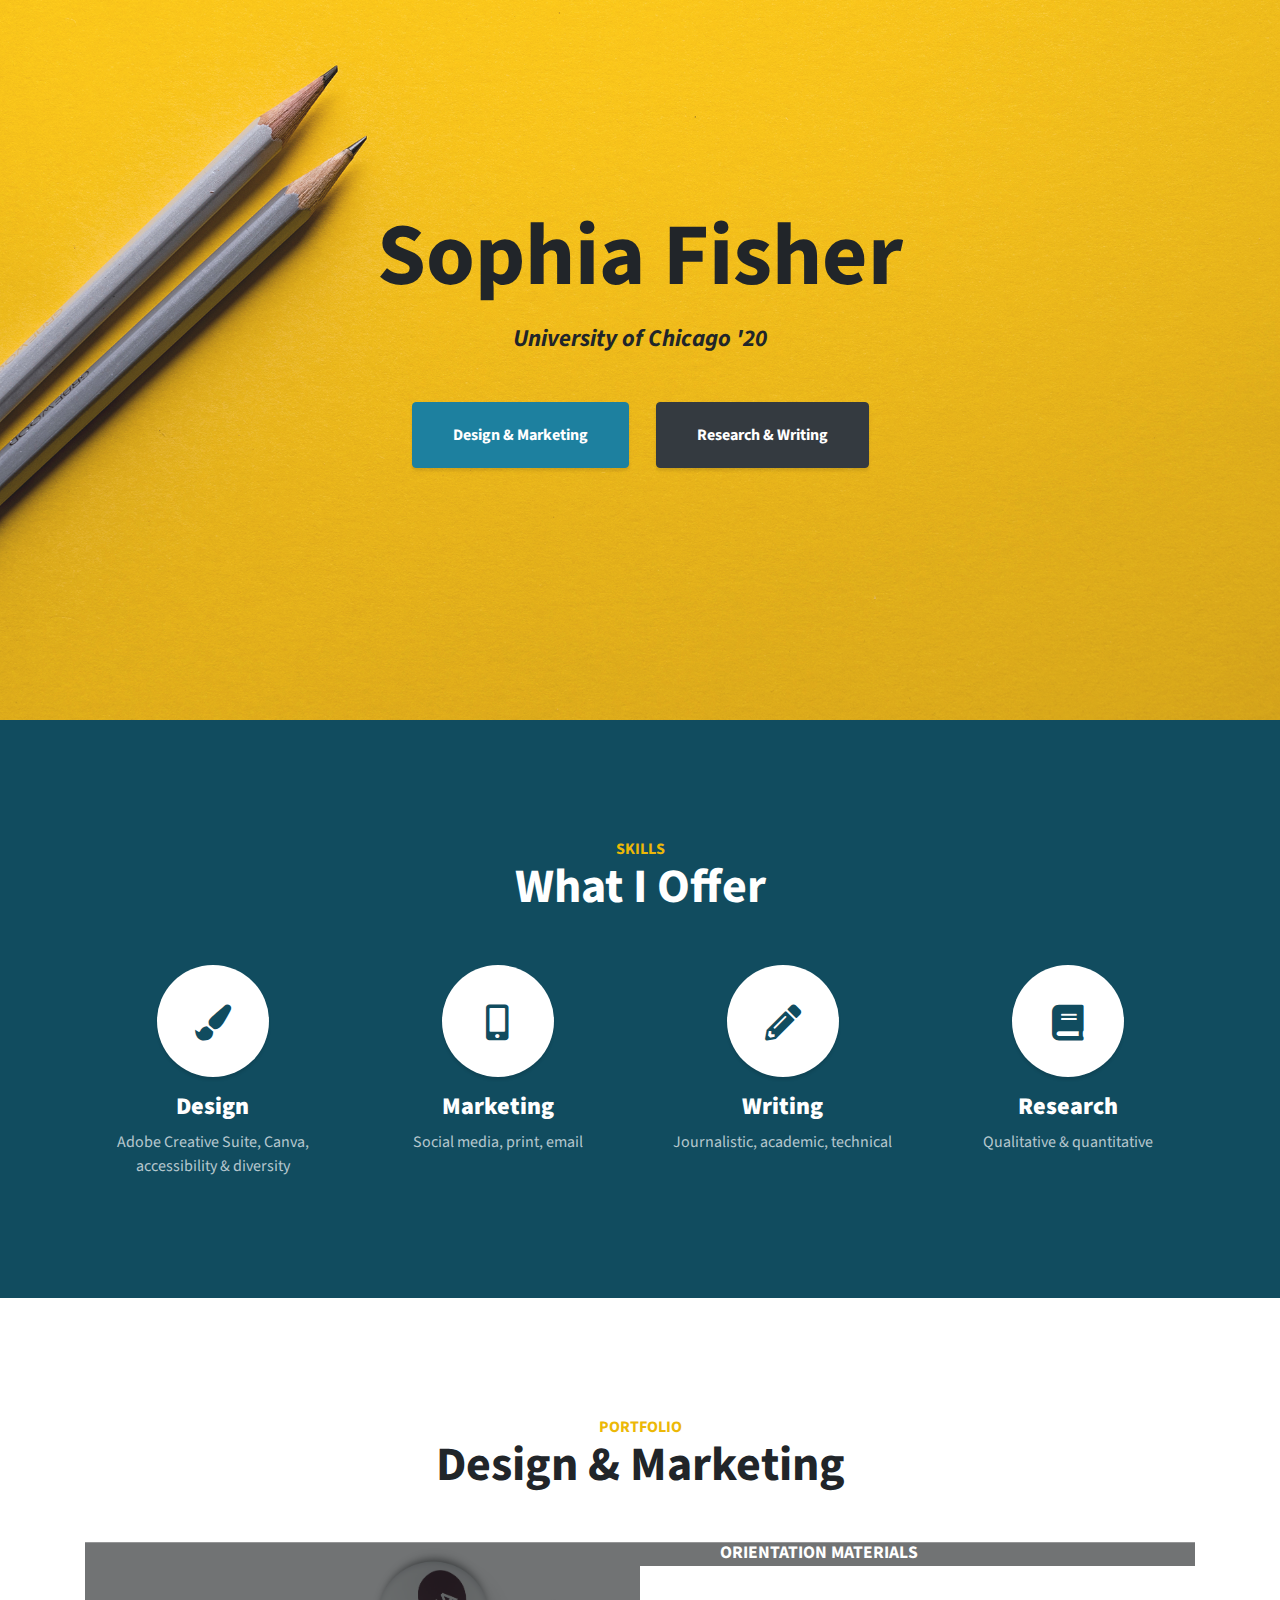
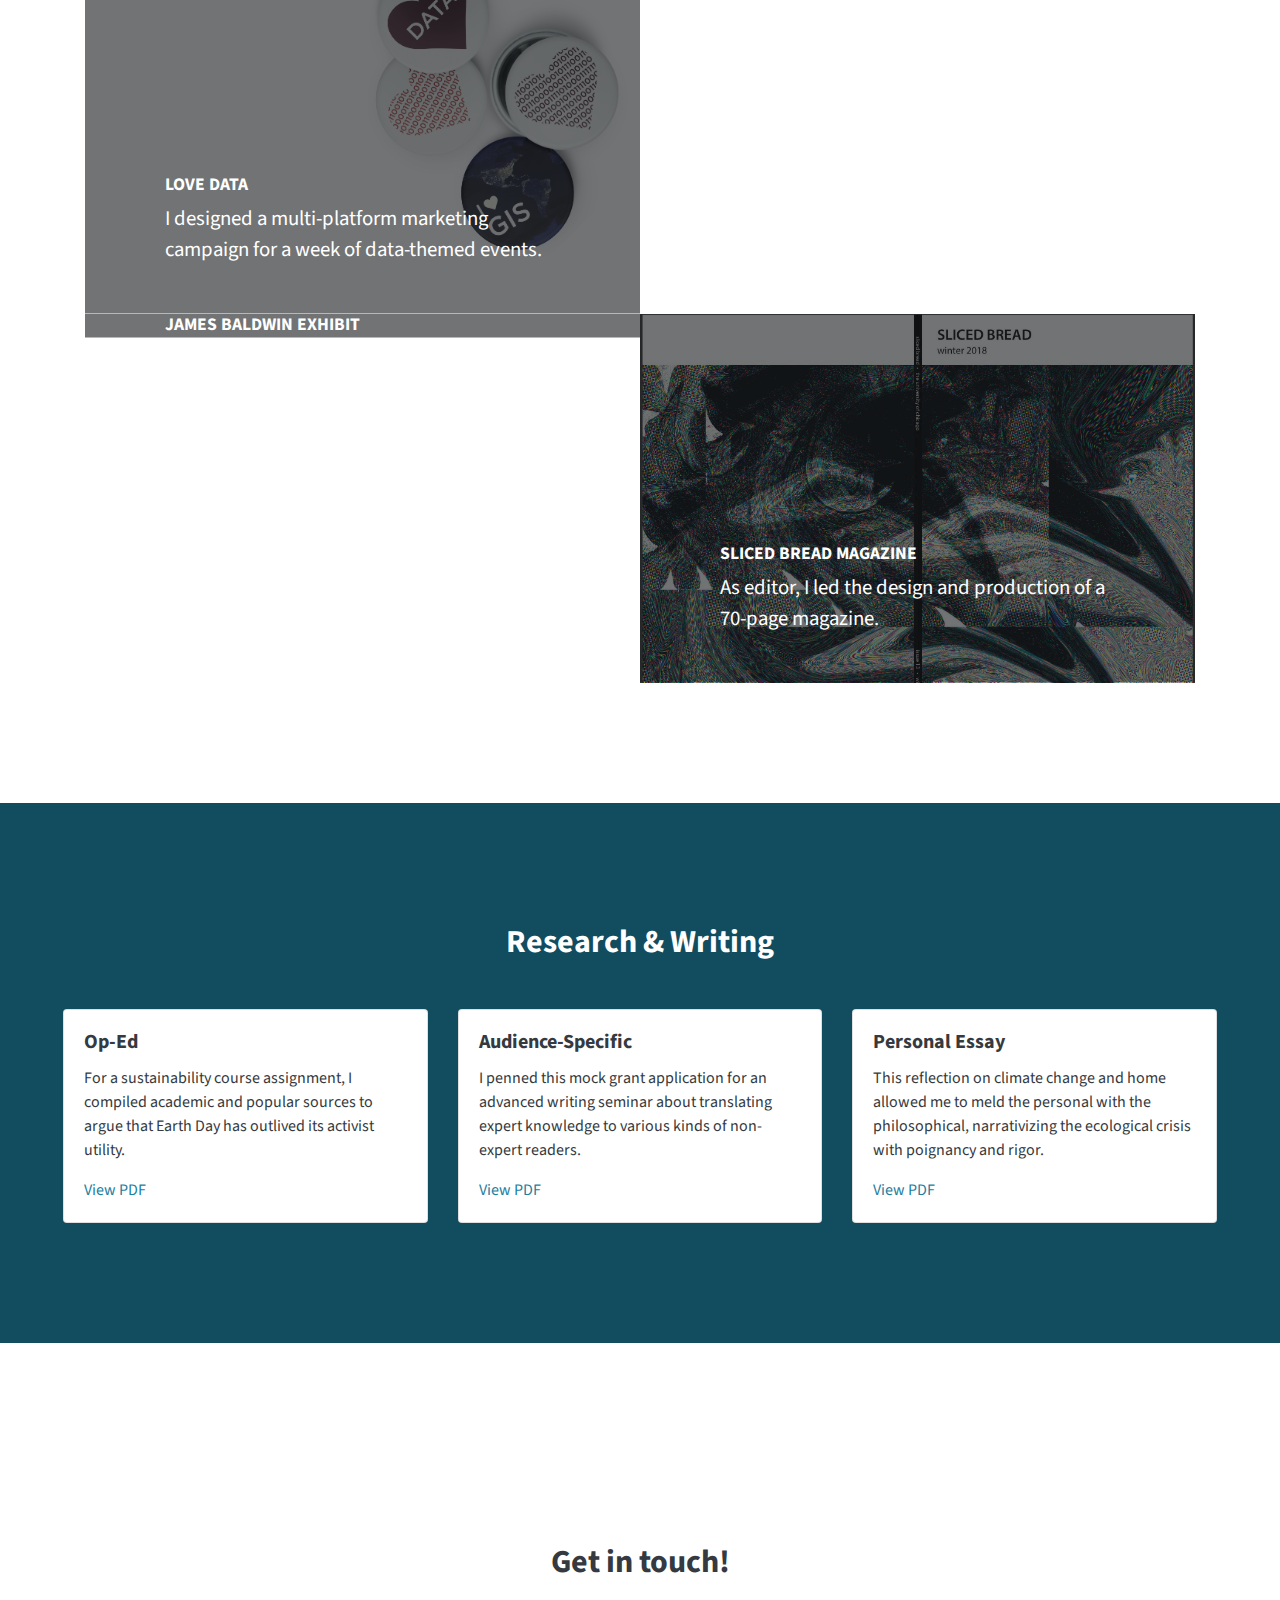
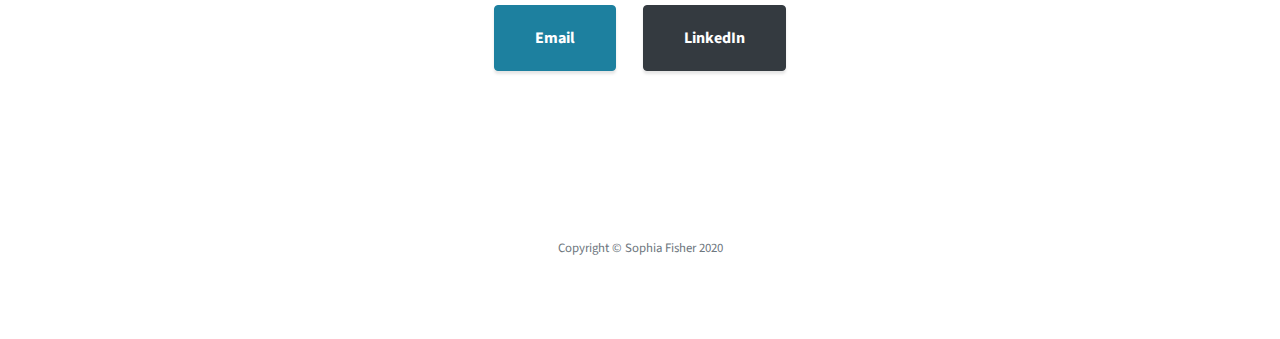
==== index.html @ 1a203f71 "Added research-writing docs and descriptions" ====
<!DOCTYPE html>
<html>

<head>

  <meta charset="utf-8">
  <meta name="viewport" content="width=device-width, initial-scale=1, shrink-to-fit=no">
  <meta name="description" content="">
  <meta name="author" content="">

  <title>Stylish Portfolio - Start Bootstrap Template</title>

  <!-- Bootstrap Core CSS -->
  <link href="vendor/bootstrap/css/bootstrap.min.css" rel="stylesheet">

  <!-- Custom Fonts -->
  <link href="vendor/fontawesome-free/css/all.min.css" rel="stylesheet" type="text/css">
  <link href="https://fonts.googleapis.com/css?family=Source+Sans+Pro:300,400,700,300italic,400italic,700italic" rel="stylesheet" type="text/css">
  <link href="vendor/simple-line-icons/css/simple-line-icons.css" rel="stylesheet">

  <!-- Custom CSS -->
  <link href="css/stylish-portfolio.min.css" rel="stylesheet">
  <link href="css/style-override.css" rel="stylesheet">

</head>

<body id="page-top">

  <!-- Navigation
  <a class="menu-toggle rounded" href="#">
    <i class="fas fa-bars"></i>
  </a>
  <nav id="sidebar-wrapper">
    <ul class="sidebar-nav">
      <li class="sidebar-brand">
        <a class="js-scroll-trigger" href="#page-top">Start Bootstrap</a>
      </li>
      <li class="sidebar-nav-item">
        <a class="js-scroll-trigger" href="#page-top">Home</a>
      </li>
      <li class="sidebar-nav-item">
        <a class="js-scroll-trigger" href="#about">About</a>
      </li>
      <li class="sidebar-nav-item">
        <a class="js-scroll-trigger" href="#services">Services</a>
      </li>
      <li class="sidebar-nav-item">
        <a class="js-scroll-trigger" href="#portfolio">Portfolio</a>
      </li>
      <li class="sidebar-nav-item">
        <a class="js-scroll-trigger" href="#contact">Contact</a>
      </li>
    </ul>
  </nav> -->

  <!-- Header -->
  <header class="masthead d-flex">
    <div class="container text-center my-auto">
      <h1 class="mb-3">Sophia Fisher</h1>
      <h4 class="mb-5">
        <em>University of Chicago '20</em>
      </h4>
      <a href="#design-marketing" class="btn btn-xl btn-primary mr-4 mb-5">Design & Marketing</a>
      <a href="#research-writing" class="btn btn-xl btn-dark mb-5">Research & Writing</a>
    </div>
  </header>

  <!-- About
  <section class="content-section bg-light" id="about">
    <div class="container text-center">
      <div class="row">
        <div class="col-lg-10 mx-auto">
          <h2>I'm a University of Chicago grad with skills in writing, marketing, design, and research</h2>
          <p class="lead mb-5">I'm looking to apply my skills to the nonprofit or environmental worlds</p>
          <a class="btn btn-dark btn-xl js-scroll-trigger" href="#services">What I Offer</a>
        </div>
      </div>
    </div>
  </section> -->

  <!-- Services -->
  <section class="content-section bg-primary text-white text-center" id="services">
    <div class="container">
      <div class="content-section-heading">
        <h3 class="text-secondary mb-0">Skills</h3>
        <h2 class="mb-5">What I Offer</h2>
      </div>
      <div class="row">
        <div class="col-lg-3 col-md-6 mb-5 mb-lg-0">
          <span class="service-icon rounded-circle mx-auto mb-3">
            <i class="fas fa-paint-brush"></i>
          </span>
          <h4>
            <strong>Design</strong>
          </h4>
          <p class="text-faded mb-0">Adobe Creative Suite, Canva, accessibility & diversity</p>
        </div>
        <div class="col-lg-3 col-md-6 mb-5 mb-lg-0">
          <span class="service-icon rounded-circle mx-auto mb-3">
            <i class="fas fa-mobile-alt"></i>
          </span>
          <h4>
            <strong>Marketing</strong>
          </h4>
          <p class="text-faded mb-0">Social media, print, email</p>
        </div>
        <div class="col-lg-3 col-md-6 mb-5 mb-md-0">
          <span class="service-icon rounded-circle mx-auto mb-3">
            <i class="fa fa-pencil-alt"></i>
          </span>
          <h4>
            <strong>Writing</strong>
          </h4>
          <p class="text-faded mb-0">Journalistic, academic, technical</p>
        </div>
        <div class="col-lg-3 col-md-6">
          <span class="service-icon rounded-circle mx-auto mb-3">
            <i class="fas fa-book"></i>
          </span>
          <h4>
            <strong>Research</strong>
          </h4>
          <p class="text-faded mb-0">Qualitative & quantitative</p>
        </div>
      </div>
    </div>
  </section>

  <!-- Portfolio -->
  <section class="content-section" id="design-marketing">
    <div class="container">
      <div class="content-section-heading text-center">
        <h3 class="text-secondary mb-0">Portfolio</h3>
        <h2 class="mb-5">Design & Marketing</h2>
      </div>
      <div class="row no-gutters">
        <div class="col-lg-6">
          <a class="portfolio-item" href="LoveData.html">
            <span class="caption">
              <span class="caption-content">
                <h2>Love Data</h2>
                <p class="mb-0">I designed a multi-platform marketing campaign for a week of data-themed events.</p>
              </span>
            </span>
            <img class="img-fluid" src="img/LoveData_rotated3.jpg" alt="">
          </a>
        </div>
        <div class="col-lg-6">
          <a class="portfolio-item" href="Orientation.html">
            <span class="caption">
              <span class="caption-content">
                <h2>Orientation Materials</h2>
                <p class="mb-0">My designs were distributed to the entire incoming freshman class.</p>
              </span>
            </span>
            <img class="img-fluid" src="img/SF_Infographics-Facebook.jpg" alt="">
          </a>
        </div>
        <div class="col-lg-6">
          <a class="portfolio-item" href="JamesBaldwin.html">
            <span class="caption">
              <span class="caption-content">
                <h2>James Baldwin Exhibit</h2>
                <p class="mb-0">Given raw content, I organized a coherent multimedia web exhibit.</p>
              </span>
            </span>
            <img class="img-fluid" src="img/SF_BaldwinChild_Tablet_cropped.jpg" alt="">
          </a>
        </div>
        <div class="col-lg-6">
          <a class="portfolio-item" href="SlicedBread.html">
            <span class="caption">
              <span class="caption-content">
                <h2>Sliced Bread Magazine</h2>
                <p class="mb-0">As editor, I led the design and production of a 70-page magazine.</p>
              </span>
            </span>
            <img class="img-fluid" src="img/Bread_Cover18_index.jpg" alt="">
          </a>
        </div>
      </div>
    </div>
  </section>

  <!-- Call to Action -->
  <section class="content-section bg-primary text-white" id="research-writing">
    <div class="container text-center">
      <h2 class="mb-5">Research & Writing</h2>
    </div>
    <div class="card-deck ml-5 mr-5">
      <div class="card">
        <div class="card-body">
          <h5 class="card-title text-dark">Op-Ed</h5>
          <p class="card-text text-dark">For a sustainability course assignment, I compiled academic and popular sources to argue that Earth Day has outlived its activist utility.</p>
          <a href="docs/Fisher_Op-Ed.PDF" class="card-link" target="_blank">View PDF</a>
        </div>
      </div>
      <div class="card">
        <div class="card-body">
          <h5 class="card-title text-dark">Audience-Specific</h5>
          <p class="card-text text-dark">I penned this mock grant application for an advanced writing seminar about translating expert knowledge to various kinds of non-expert readers.</p>
          <a href="docs/Fisher_Audience-Specific.PDF" class="card-link" target="_blank">View PDF</a>
        </div>
      </div>
      <div class="card">
        <div class="card-body">
          <h5 class="card-title text-dark">Personal Essay</h5>
          <p class="card-text text-dark">This reflection on climate change and home allowed me to meld the personal with the philosophical, narrativizing the ecological crisis with poignancy and rigor.</p>
          <a href="docs/Fisher_Personal-Essay.PDF" class="card-link" target="_blank">View PDF</a>
        </div>
      </div>
    </div>
  </section>

  <!-- Footer -->
  <footer class="footer text-center">
    <section class="content-section text-dark">
      <div class="container text-center">
        <h2 class="mb-4">Get in touch!</h2>
        <a href="mailto:sbfisher1003@gmail.com" class="btn btn-xl btn-primary mr-4 mb-5">Email</a>
        <a href="https://www.linkedin.com/in/sophia-fisher-1003/" class="btn btn-xl btn-dark mb-5">LinkedIn</a>
      </div>
    </section>
    <div class="container">
      <p class="text-muted small mb-0">Copyright &copy; Sophia Fisher 2020</p>
    </div>
  </footer>

  <!-- Scroll to Top Button-->
  <a class="scroll-to-top rounded js-scroll-trigger" href="#page-top">
    <i class="fas fa-angle-up"></i>
  </a>

  <!-- Bootstrap core JavaScript -->
  <script src="vendor/jquery/jquery.min.js"></script>
  <script src="vendor/bootstrap/js/bootstrap.bundle.min.js"></script>

  <!-- Plugin JavaScript -->
  <script src="vendor/jquery-easing/jquery.easing.min.js"></script>

  <!-- Custom scripts for this template -->
  <script src="js/stylish-portfolio.min.js"></script>

</body>

</html>
---- vendor/simple-line-icons/css/simple-line-icons.css ----
@font-face {
  font-family: 'simple-line-icons';
  src: url('../fonts/Simple-Line-Icons.eot?v=2.4.0');
  src: url('../fonts/Simple-Line-Icons.eot?v=2.4.0#iefix') format('embedded-opentype'), url('../fonts/Simple-Line-Icons.woff2?v=2.4.0') format('woff2'), url('../fonts/Simple-Line-Icons.ttf?v=2.4.0') format('truetype'), url('../fonts/Simple-Line-Icons.woff?v=2.4.0') format('woff'), url('../fonts/Simple-Line-Icons.svg?v=2.4.0#simple-line-icons') format('svg');
  font-weight: normal;
  font-style: normal;
}
/*
 Use the following CSS code if you want to have a class per icon.
 Instead of a list of all class selectors, you can use the generic [class*="icon-"] selector, but it's slower:
*/
.icon-user,
.icon-people,
.icon-user-female,
.icon-user-follow,
.icon-user-following,
.icon-user-unfollow,
.icon-login,
.icon-logout,
.icon-emotsmile,
.icon-phone,
.icon-call-end,
.icon-call-in,
.icon-call-out,
.icon-map,
.icon-location-pin,
.icon-direction,
.icon-directions,
.icon-compass,
.icon-layers,
.icon-menu,
.icon-list,
.icon-options-vertical,
.icon-options,
.icon-arrow-down,
.icon-arrow-left,
.icon-arrow-right,
.icon-arrow-up,
.icon-arrow-up-circle,
.icon-arrow-left-circle,
.icon-arrow-right-circle,
.icon-arrow-down-circle,
.icon-check,
.icon-clock,
.icon-plus,
.icon-minus,
.icon-close,
.icon-event,
.icon-exclamation,
.icon-organization,
.icon-trophy,
.icon-screen-smartphone,
.icon-screen-desktop,
.icon-plane,
.icon-notebook,
.icon-mustache,
.icon-mouse,
.icon-magnet,
.icon-energy,
.icon-disc,
.icon-cursor,
.icon-cursor-move,
.icon-crop,
.icon-chemistry,
.icon-speedometer,
.icon-shield,
.icon-screen-tablet,
.icon-magic-wand,
.icon-hourglass,
.icon-graduation,
.icon-ghost,
.icon-game-controller,
.icon-fire,
.icon-eyeglass,
.icon-envelope-open,
.icon-envelope-letter,
.icon-bell,
.icon-badge,
.icon-anchor,
.icon-wallet,
.icon-vector,
.icon-speech,
.icon-puzzle,
.icon-printer,
.icon-present,
.icon-playlist,
.icon-pin,
.icon-picture,
.icon-handbag,
.icon-globe-alt,
.icon-globe,
.icon-folder-alt,
.icon-folder,
.icon-film,
.icon-feed,
.icon-drop,
.icon-drawer,
.icon-docs,
.icon-doc,
.icon-diamond,
.icon-cup,
.icon-calculator,
.icon-bubbles,
.icon-briefcase,
.icon-book-open,
.icon-basket-loaded,
.icon-basket,
.icon-bag,
.icon-action-undo,
.icon-action-redo,
.icon-wrench,
.icon-umbrella,
.icon-trash,
.icon-tag,
.icon-support,
.icon-frame,
.icon-size-fullscreen,
.icon-size-actual,
.icon-shuffle,
.icon-share-alt,
.icon-share,
.icon-rocket,
.icon-question,
.icon-pie-chart,
.icon-pencil,
.icon-note,
.icon-loop,
.icon-home,
.icon-grid,
.icon-graph,
.icon-microphone,
.icon-music-tone-alt,
.icon-music-tone,
.icon-earphones-alt,
.icon-earphones,
.icon-equalizer,
.icon-like,
.icon-dislike,
.icon-control-start,
.icon-control-rewind,
.icon-control-play,
.icon-control-pause,
.icon-control-forward,
.icon-control-end,
.icon-volume-1,
.icon-volume-2,
.icon-volume-off,
.icon-calendar,
.icon-bulb,
.icon-chart,
.icon-ban,
.icon-bubble,
.icon-camrecorder,
.icon-camera,
.icon-cloud-download,
.icon-cloud-upload,
.icon-envelope,
.icon-eye,
.icon-flag,
.icon-heart,
.icon-info,
.icon-key,
.icon-link,
.icon-lock,
.icon-lock-open,
.icon-magnifier,
.icon-magnifier-add,
.icon-magnifier-remove,
.icon-paper-clip,
.icon-paper-plane,
.icon-power,
.icon-refresh,
.icon-reload,
.icon-settings,
.icon-star,
.icon-symbol-female,
.icon-symbol-male,
.icon-target,
.icon-credit-card,
.icon-paypal,
.icon-social-tumblr,
.icon-social-twitter,
.icon-social-facebook,
.icon-social-instagram,
.icon-social-linkedin,
.icon-social-pinterest,
.icon-social-github,
.icon-social-google,
.icon-social-reddit,
.icon-social-skype,
.icon-social-dribbble,
.icon-social-behance,
.icon-social-foursqare,
.icon-social-soundcloud,
.icon-social-spotify,
.icon-social-stumbleupon,
.icon-social-youtube,
.icon-social-dropbox,
.icon-social-vkontakte,
.icon-social-steam {
  font-family: 'simple-line-icons';
  speak: none;
  font-style: normal;
  font-weight: normal;
  font-variant: normal;
  text-transform: none;
  line-height: 1;
  /* Better Font Rendering =========== */
  -webkit-font-smoothing: antialiased;
  -moz-osx-font-smoothing: grayscale;
}
.icon-user:before {
  content: "\e005";
}
.icon-people:before {
  content: "\e001";
}
.icon-user-female:before {
  content: "\e000";
}
.icon-user-follow:before {
  content: "\e002";
}
.icon-user-following:before {
  content: "\e003";
}
.icon-user-unfollow:before {
  content: "\e004";
}
.icon-login:before {
  content: "\e066";
}
.icon-logout:before {
  content: "\e065";
}
.icon-emotsmile:before {
  content: "\e021";
}
.icon-phone:before {
  content: "\e600";
}
.icon-call-end:before {
  content: "\e048";
}
.icon-call-in:before {
  content: "\e047";
}
.icon-call-out:before {
  content: "\e046";
}
.icon-map:before {
  content: "\e033";
}
.icon-location-pin:before {
  content: "\e096";
}
.icon-direction:before {
  content: "\e042";
}
.icon-directions:before {
  content: "\e041";
}
.icon-compass:before {
  content: "\e045";
}
.icon-layers:before {
  content: "\e034";
}
.icon-menu:before {
  content: "\e601";
}
.icon-list:before {
  content: "\e067";
}
.icon-options-vertical:before {
  content: "\e602";
}
.icon-options:before {
  content: "\e603";
}
.icon-arrow-down:before {
  content: "\e604";
}
.icon-arrow-left:before {
  content: "\e605";
}
.icon-arrow-right:before {
  content: "\e606";
}
.icon-arrow-up:before {
  content: "\e607";
}
.icon-arrow-up-circle:before {
  content: "\e078";
}
.icon-arrow-left-circle:before {
  content: "\e07a";
}
.icon-arrow-right-circle:before {
  content: "\e079";
}
.icon-arrow-down-circle:before {
  content: "\e07b";
}
.icon-check:before {
  content: "\e080";
}
.icon-clock:before {
  content: "\e081";
}
.icon-plus:before {
  content: "\e095";
}
.icon-minus:before {
  content: "\e615";
}
.icon-close:before {
  content: "\e082";
}
.icon-event:before {
  content: "\e619";
}
.icon-exclamation:before {
  content: "\e617";
}
.icon-organization:before {
  content: "\e616";
}
.icon-trophy:before {
  content: "\e006";
}
.icon-screen-smartphone:before {
  content: "\e010";
}
.icon-screen-desktop:before {
  content: "\e011";
}
.icon-plane:before {
  content: "\e012";
}
.icon-notebook:before {
  content: "\e013";
}
.icon-mustache:before {
  content: "\e014";
}
.icon-mouse:before {
  content: "\e015";
}
.icon-magnet:before {
  content: "\e016";
}
.icon-energy:before {
  content: "\e020";
}
.icon-disc:before {
  content: "\e022";
}
.icon-cursor:before {
  content: "\e06e";
}
.icon-cursor-move:before {
  content: "\e023";
}
.icon-crop:before {
  content: "\e024";
}
.icon-chemistry:before {
  content: "\e026";
}
.icon-speedometer:before {
  content: "\e007";
}
.icon-shield:before {
  content: "\e00e";
}
.icon-screen-tablet:before {
  content: "\e00f";
}
.icon-magic-wand:before {
  content: "\e017";
}
.icon-hourglass:before {
  content: "\e018";
}
.icon-graduation:before {
  content: "\e019";
}
.icon-ghost:before {
  content: "\e01a";
}
.icon-game-controller:before {
  content: "\e01b";
}
.icon-fire:before {
  content: "\e01c";
}
.icon-eyeglass:before {
  content: "\e01d";
}
.icon-envelope-open:before {
  content: "\e01e";
}
.icon-envelope-letter:before {
  content: "\e01f";
}
.icon-bell:before {
  content: "\e027";
}
.icon-badge:before {
  content: "\e028";
}
.icon-anchor:before {
  content: "\e029";
}
.icon-wallet:before {
  content: "\e02a";
}
.icon-vector:before {
  content: "\e02b";
}
.icon-speech:before {
  content: "\e02c";
}
.icon-puzzle:before {
  content: "\e02d";
}
.icon-printer:before {
  content: "\e02e";
}
.icon-present:before {
  content: "\e02f";
}
.icon-playlist:before {
  content: "\e030";
}
.icon-pin:before {
  content: "\e031";
}
.icon-picture:before {
  content: "\e032";
}
.icon-handbag:before {
  content: "\e035";
}
.icon-globe-alt:before {
  content: "\e036";
}
.icon-globe:before {
  content: "\e037";
}
.icon-folder-alt:before {
  content: "\e039";
}
.icon-folder:before {
  content: "\e089";
}
.icon-film:before {
  content: "\e03a";
}
.icon-feed:before {
  content: "\e03b";
}
.icon-drop:before {
  content: "\e03e";
}
.icon-drawer:before {
  content: "\e03f";
}
.icon-docs:before {
  content: "\e040";
}
.icon-doc:before {
  content: "\e085";
}
.icon-diamond:before {
  content: "\e043";
}
.icon-cup:before {
  content: "\e044";
}
.icon-calculator:before {
  content: "\e049";
}
.icon-bubbles:before {
  content: "\e04a";
}
.icon-briefcase:before {
  content: "\e04b";
}
.icon-book-open:before {
  content: "\e04c";
}
.icon-basket-loaded:before {
  content: "\e04d";
}
.icon-basket:before {
  content: "\e04e";
}
.icon-bag:before {
  content: "\e04f";
}
.icon-action-undo:before {
  content: "\e050";
}
.icon-action-redo:before {
  content: "\e051";
}
.icon-wrench:before {
  content: "\e052";
}
.icon-umbrella:before {
  content: "\e053";
}
.icon-trash:before {
  content: "\e054";
}
.icon-tag:before {
  content: "\e055";
}
.icon-support:before {
  content: "\e056";
}
.icon-frame:before {
  content: "\e038";
}
.icon-size-fullscreen:before {
  content: "\e057";
}
.icon-size-actual:before {
  content: "\e058";
}
.icon-shuffle:before {
  content: "\e059";
}
.icon-share-alt:before {
  content: "\e05a";
}
.icon-share:before {
  content: "\e05b";
}
.icon-rocket:before {
  content: "\e05c";
}
.icon-question:before {
  content: "\e05d";
}
.icon-pie-chart:before {
  content: "\e05e";
}
.icon-pencil:before {
  content: "\e05f";
}
.icon-note:before {
  content: "\e060";
}
.icon-loop:before {
  content: "\e064";
}
.icon-home:before {
  content: "\e069";
}
.icon-grid:before {
  content: "\e06a";
}
.icon-graph:before {
  content: "\e06b";
}
.icon-microphone:before {
  content: "\e063";
}
.icon-music-tone-alt:before {
  content: "\e061";
}
.icon-music-tone:before {
  content: "\e062";
}
.icon-earphones-alt:before {
  content: "\e03c";
}
.icon-earphones:before {
  content: "\e03d";
}
.icon-equalizer:before {
  content: "\e06c";
}
.icon-like:before {
  content: "\e068";
}
.icon-dislike:before {
  content: "\e06d";
}
.icon-control-start:before {
  content: "\e06f";
}
.icon-control-rewind:before {
  content: "\e070";
}
.icon-control-play:before {
  content: "\e071";
}
.icon-control-pause:before {
  content: "\e072";
}
.icon-control-forward:before {
  content: "\e073";
}
.icon-control-end:before {
  content: "\e074";
}
.icon-volume-1:before {
  content: "\e09f";
}
.icon-volume-2:before {
  content: "\e0a0";
}
.icon-volume-off:before {
  content: "\e0a1";
}
.icon-calendar:before {
  content: "\e075";
}
.icon-bulb:before {
  content: "\e076";
}
.icon-chart:before {
  content: "\e077";
}
.icon-ban:before {
  content: "\e07c";
}
.icon-bubble:before {
  content: "\e07d";
}
.icon-camrecorder:before {
  content: "\e07e";
}
.icon-camera:before {
  content: "\e07f";
}
.icon-cloud-download:before {
  content: "\e083";
}
.icon-cloud-upload:before {
  content: "\e084";
}
.icon-envelope:before {
  content: "\e086";
}
.icon-eye:before {
  content: "\e087";
}
.icon-flag:before {
  content: "\e088";
}
.icon-heart:before {
  content: "\e08a";
}
.icon-info:before {
  content: "\e08b";
}
.icon-key:before {
  content: "\e08c";
}
.icon-link:before {
  content: "\e08d";
}
.icon-lock:before {
  content: "\e08e";
}
.icon-lock-open:before {
  content: "\e08f";
}
.icon-magnifier:before {
  content: "\e090";
}
.icon-magnifier-add:before {
  content: "\e091";
}
.icon-magnifier-remove:before {
  content: "\e092";
}
.icon-paper-clip:before {
  content: "\e093";
}
.icon-paper-plane:before {
  content: "\e094";
}
.icon-power:before {
  content: "\e097";
}
.icon-refresh:before {
  content: "\e098";
}
.icon-reload:before {
  content: "\e099";
}
.icon-settings:before {
  content: "\e09a";
}
.icon-star:before {
  content: "\e09b";
}
.icon-symbol-female:before {
  content: "\e09c";
}
.icon-symbol-male:before {
  content: "\e09d";
}
.icon-target:before {
  content: "\e09e";
}
.icon-credit-card:before {
  content: "\e025";
}
.icon-paypal:before {
  content: "\e608";
}
.icon-social-tumblr:before {
  content: "\e00a";
}
.icon-social-twitter:before {
  content: "\e009";
}
.icon-social-facebook:before {
  content: "\e00b";
}
.icon-social-instagram:before {
  content: "\e609";
}
.icon-social-linkedin:before {
  content: "\e60a";
}
.icon-social-pinterest:before {
  content: "\e60b";
}
.icon-social-github:before {
  content: "\e60c";
}
.icon-social-google:before {
  content: "\e60d";
}
.icon-social-reddit:before {
  content: "\e60e";
}
.icon-social-skype:before {
  content: "\e60f";
}
.icon-social-dribbble:before {
  content: "\e00d";
}
.icon-social-behance:before {
  content: "\e610";
}
.icon-social-foursqare:before {
  content: "\e611";
}
.icon-social-soundcloud:before {
  content: "\e612";
}
.icon-social-spotify:before {
  content: "\e613";
}
.icon-social-stumbleupon:before {
  content: "\e614";
}
.icon-social-youtube:before {
  content: "\e008";
}
.icon-social-dropbox:before {
  content: "\e00c";
}
.icon-social-vkontakte:before {
  content: "\e618";
}
.icon-social-steam:before {
  content: "\e620";
}
---- css/stylish-portfolio.min.css ----
/*!
 * Start Bootstrap - Stylish Portfolio v5.0.7 (https://startbootstrap.com/template-overviews/stylish-portfolio)
 * Copyright 2013-2019 Start Bootstrap
 * Licensed under MIT (https://github.com/BlackrockDigital/startbootstrap-stylish-portfolio/blob/master/LICENSE)
 */body,html{width:100%;height:100%}body{font-family:'Source Sans Pro'}.btn-xl{padding:1.25rem 2.5rem}.content-section{padding-top:7.5rem;padding-bottom:7.5rem}.content-section-heading h2{font-size:3rem}.content-section-heading h3{font-size:1rem;text-transform:uppercase}h1,h2,h3,h4,h5,h6{font-weight:700}.text-faded{color:rgba(255,255,255,.7)}.map{height:30rem}@media (max-width:992px){.map{height:75%}}.map iframe{pointer-events:none}.scroll-to-top{position:fixed;right:15px;bottom:15px;display:none;width:50px;height:50px;text-align:center;color:#fff;background:rgba(52,58,64,.5);line-height:45px}.scroll-to-top:focus,.scroll-to-top:hover{color:#fff}.scroll-to-top:hover{background:#343a40}.scroll-to-top i{font-weight:800}.masthead{min-height:30rem;position:relative;display:table;width:100%;height:auto;padding-top:8rem;padding-bottom:8rem;background:linear-gradient(90deg,rgba(255,255,255,.1) 0,rgba(255,255,255,.1) 100%),url(../img/bg-masthead.jpg);background-position:center center;background-repeat:no-repeat;background-size:cover}.masthead h1{font-size:4rem;margin:0;padding:0}@media (min-width:992px){.masthead{height:100vh}.masthead h1{font-size:5.5rem}}#sidebar-wrapper{position:fixed;z-index:2;right:0;width:250px;height:100%;transition:all .4s ease 0s;transform:translateX(250px);background:#1d809f;border-left:1px solid rgba(255,255,255,.1)}.sidebar-nav{position:absolute;top:0;width:250px;margin:0;padding:0;list-style:none}.sidebar-nav li.sidebar-nav-item a{display:block;text-decoration:none;color:#fff;padding:15px}.sidebar-nav li a:hover{text-decoration:none;color:#fff;background:rgba(255,255,255,.2)}.sidebar-nav li a:active,.sidebar-nav li a:focus{text-decoration:none}.sidebar-nav>.sidebar-brand{font-size:1.2rem;background:rgba(52,58,64,.1);height:80px;line-height:50px;padding-top:15px;padding-bottom:15px;padding-left:15px}.sidebar-nav>.sidebar-brand a{color:#fff}.sidebar-nav>.sidebar-brand a:hover{color:#fff;background:0 0}#sidebar-wrapper.active{right:250px;width:250px;transition:all .4s ease 0s}.menu-toggle{position:fixed;right:15px;top:15px;width:50px;height:50px;text-align:center;color:#fff;background:rgba(52,58,64,.5);line-height:50px;z-index:999}.menu-toggle:focus,.menu-toggle:hover{color:#fff}.menu-toggle:hover{background:#343a40}.service-icon{background-color:#fff;color:#1d809f;height:7rem;width:7rem;display:block;line-height:7.5rem;font-size:2.25rem;box-shadow:0 3px 3px 0 rgba(0,0,0,.1)}.callout{padding:15rem 0;background:linear-gradient(90deg,rgba(255,255,255,.1) 0,rgba(255,255,255,.1) 100%),url(../img/bg-callout.jpg);background-position:center center;background-repeat:no-repeat;background-size:cover}.callout h2{font-size:3.5rem;font-weight:700;display:block;max-width:30rem}.portfolio-item{display:block;position:relative;overflow:hidden;max-width:530px;margin:auto auto 1rem}.portfolio-item .caption{display:flex;height:100%;width:100%;background-color:rgba(33,37,41,.2);position:absolute;top:0;bottom:0;z-index:1}.portfolio-item .caption .caption-content{color:#fff;margin:auto 2rem 2rem}.portfolio-item .caption .caption-content h2{font-size:.8rem;text-transform:uppercase}.portfolio-item .caption .caption-content p{font-weight:300;font-size:1.2rem}@media (min-width:992px){.portfolio-item{max-width:none;margin:0}.portfolio-item .caption{-webkit-transition:-webkit-clip-path .25s ease-out,background-color .7s;-webkit-clip-path:inset(0);clip-path:inset(0)}.portfolio-item .caption .caption-content{transition:opacity .25s;margin-left:5rem;margin-right:5rem;margin-bottom:5rem}.portfolio-item img{-webkit-transition:-webkit-clip-path .25s ease-out;-webkit-clip-path:inset(-1px);clip-path:inset(-1px)}.portfolio-item:hover img{-webkit-clip-path:inset(2rem);clip-path:inset(2rem)}.portfolio-item:hover .caption{background-color:rgba(29,128,159,.9);-webkit-clip-path:inset(2rem);clip-path:inset(2rem)}}footer.footer{padding-top:5rem;padding-bottom:5rem}footer.footer .social-link{display:block;height:4rem;width:4rem;line-height:4.3rem;font-size:1.5rem;background-color:#1d809f;transition:background-color .15s ease-in-out;box-shadow:0 3px 3px 0 rgba(0,0,0,.1)}footer.footer .social-link:hover{background-color:#155d74;text-decoration:none}a{color:#1d809f}a:active,a:focus,a:hover{color:#155d74}.btn-primary{background-color:#1d809f!important;border-color:#1d809f!important;color:#fff!important}.btn-primary:active,.btn-primary:focus,.btn-primary:hover{background-color:#155d74!important;border-color:#155d74!important}.btn-secondary{background-color:#ecb807!important;border-color:#ecb807!important;color:#fff!important}.btn-secondary:active,.btn-secondary:focus,.btn-secondary:hover{background-color:#ba9106!important;border-color:#ba9106!important}.btn-dark{color:#fff!important}.btn{box-shadow:0 3px 3px 0 rgba(0,0,0,.1);font-weight:700}.bg-primary{background-color:#1d809f!important}.text-primary{color:#1d809f!important}.text-secondary{color:#ecb807!important}
---- css/style-override.css ----
/* Portfolio Pages */

section.portfolio-page img { /* Limits styling to only sections given the class "portfolio page" */
  display: block; /* Forces a line break between each image */
  padding: 10px; /* White space around the image */
}

@media (min-width: 600px) { /* Limits styling to tablets and desktops only */
  .fixed-div {
    position: fixed!important; /* Makes portfolio text stay fixed while images scroll */
    max-width: 40%;
  }
}

@media (min-width: 900px) { /* Limits styling to large screens */
  .fixed-div {
    position: fixed!important; /* Makes portfolio text stay fixed while images scroll */
    max-width: 30%;
  }
}


.masthead {
  min-height: 45rem;
  padding-top: 3rem;
  padding-bottom: 3rem;
}

@media (min-width: 992px) {
  .masthead {
    height: 10vh;
}
}

.bg-primary {
  background-color: #114c5f!important;
}

.service-icon {
  color: #114c5f;
}

.portfolio-item .caption {
  background-color: rgba(19,22,24,.6);
}

.portfolio-item .caption .caption-content p {
  font-size: 1.3rem;
  font-weight: 400;
}

.portfolio-item .caption .caption-content h2 {
  font-size: 1.1rem;
}

.portfolio-item .caption .caption-content {
  margin-bottom: 3rem;
}
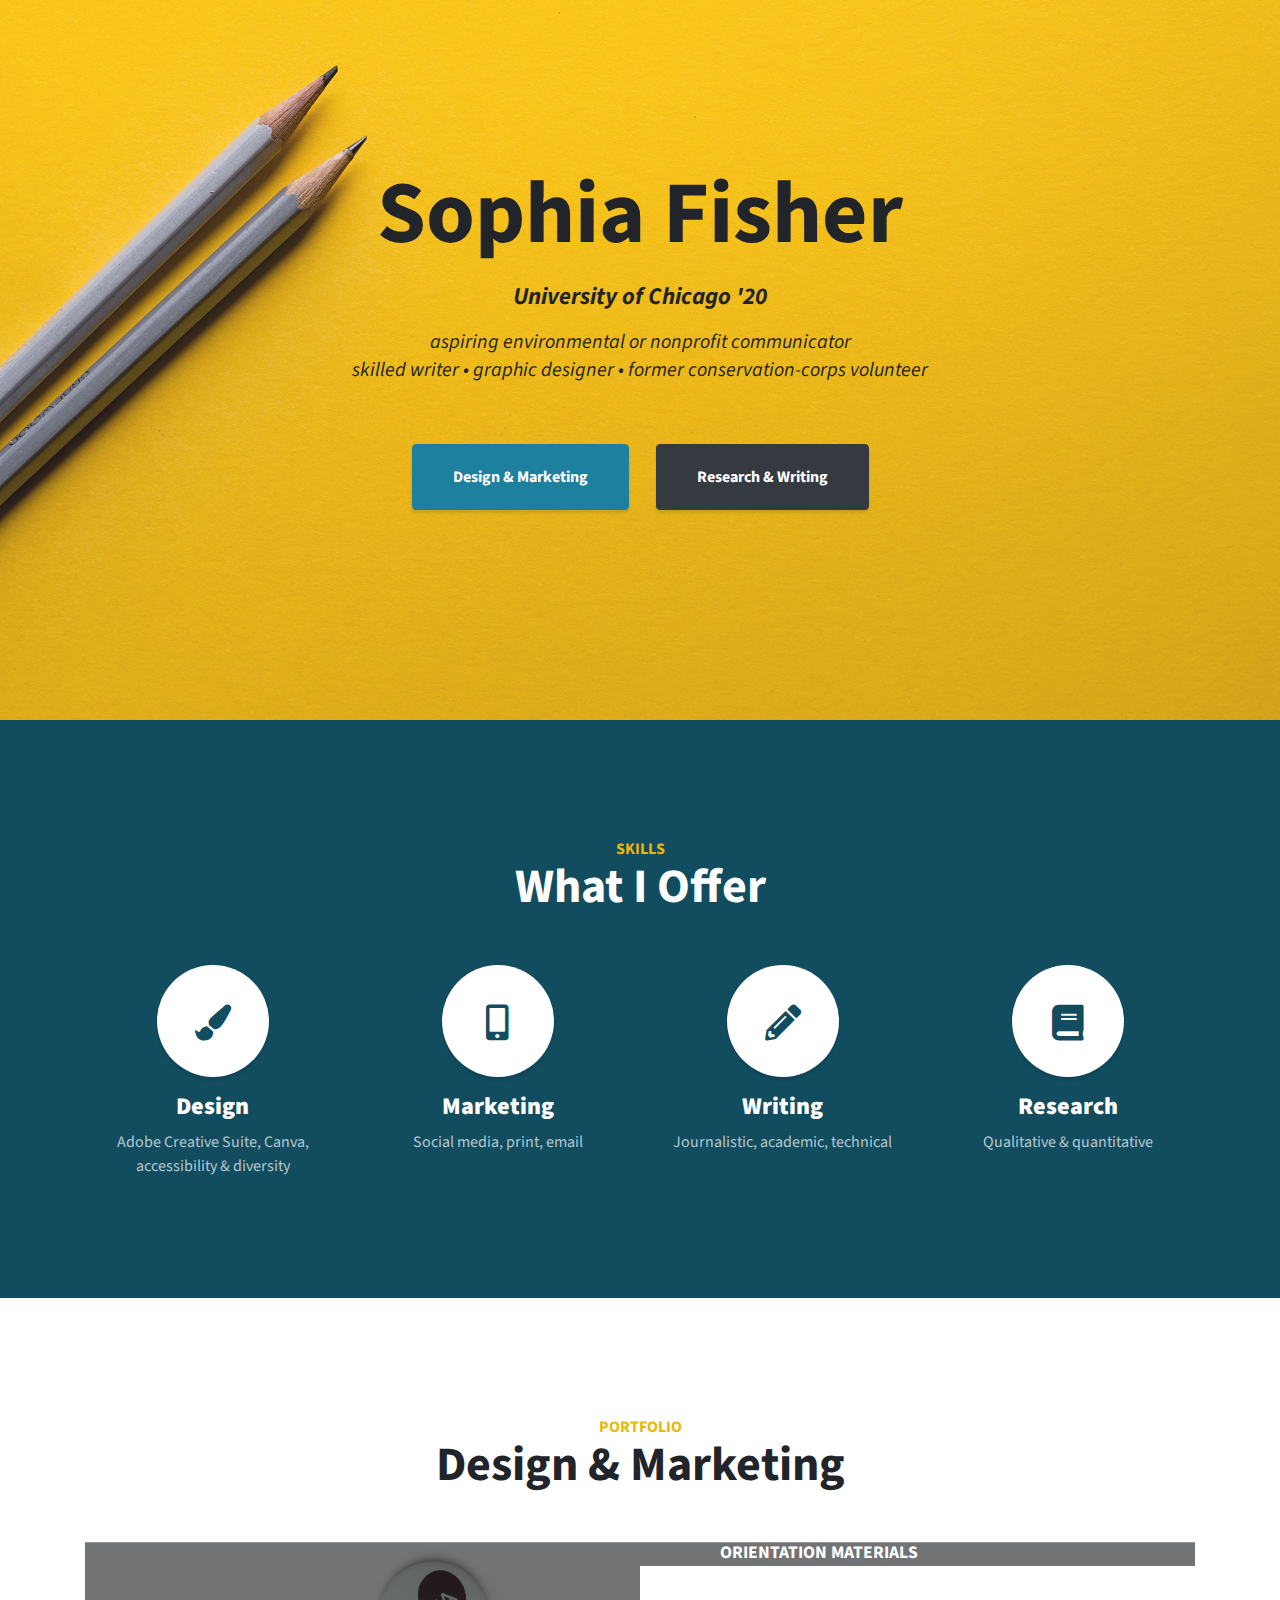
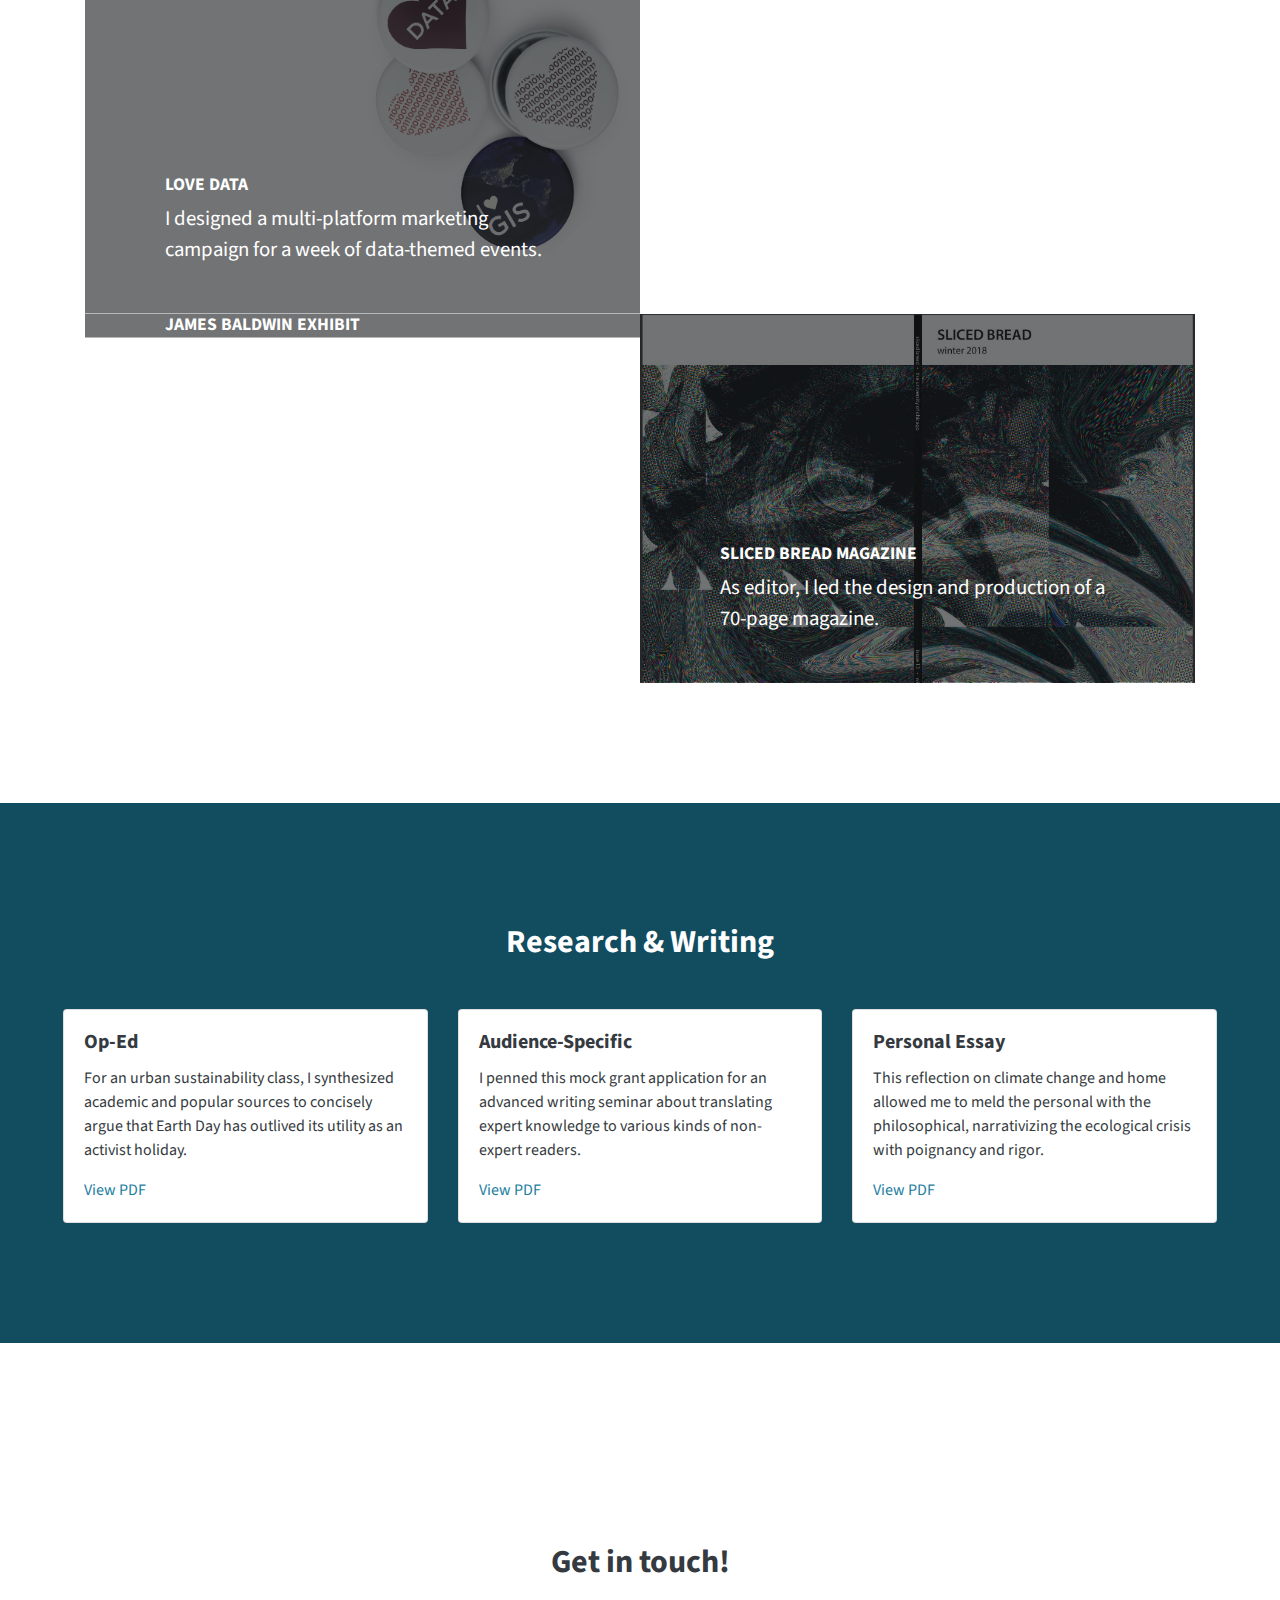
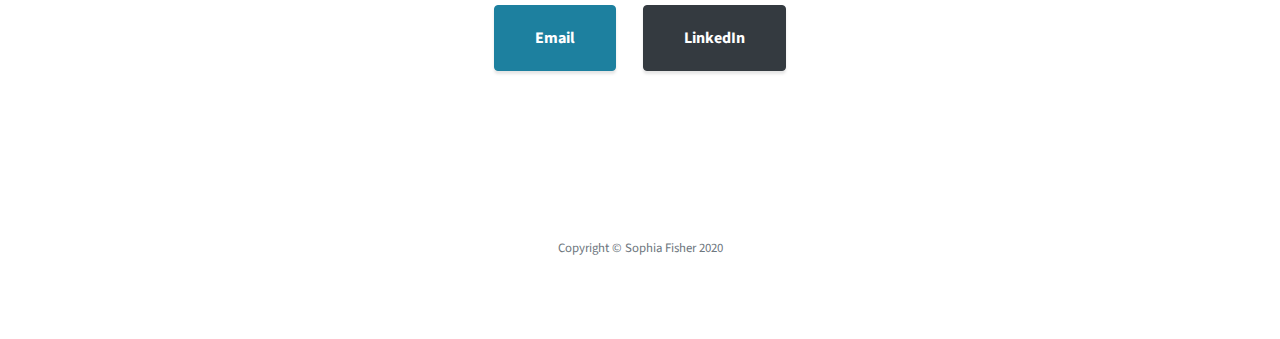
==== commit 670c956f: "Updated PDF links, some child page work on SB" ====
--- a/index.html
+++ b/index.html
@@ -57,9 +57,13 @@
   <header class="masthead d-flex">
     <div class="container text-center my-auto">
       <h1 class="mb-3">Sophia Fisher</h1>
-      <h4 class="mb-5">
+      <h4 class="mb-3">
         <em>University of Chicago '20</em>
       </h4>
+      <h5 class="headerdescription">
+        <em class=headerdescription>aspiring environmental or nonprofit communicator </em>
+        <em class=headerdescription> <br> skilled writer • graphic designer • former conservation-corps volunteer</em>
+      </h5>
       <a href="#design-marketing" class="btn btn-xl btn-primary mr-4 mb-5">Design & Marketing</a>
       <a href="#research-writing" class="btn btn-xl btn-dark mb-5">Research & Writing</a>
     </div>
@@ -191,22 +195,22 @@
       <div class="card">
         <div class="card-body">
           <h5 class="card-title text-dark">Op-Ed</h5>
-          <p class="card-text text-dark">For a sustainability course assignment, I compiled academic and popular sources to argue that Earth Day has outlived its activist utility.</p>
-          <a href="docs/Fisher_Op-Ed.PDF" class="card-link" target="_blank">View PDF</a>
+          <p class="card-text text-dark">For an urban sustainability class, I synthesized academic and popular sources to concisely argue that Earth Day has outlived its utility as an activist holiday.</p>
+          <a href="docs/Fisher_Op-Ed.pdf" class="card-link" target="_blank">View PDF</a>
         </div>
       </div>
       <div class="card">
         <div class="card-body">
           <h5 class="card-title text-dark">Audience-Specific</h5>
           <p class="card-text text-dark">I penned this mock grant application for an advanced writing seminar about translating expert knowledge to various kinds of non-expert readers.</p>
-          <a href="docs/Fisher_Audience-Specific.PDF" class="card-link" target="_blank">View PDF</a>
+          <a href="docs/Fisher_Audience-Specific.pdf" class="card-link" target="_blank">View PDF</a>
         </div>
       </div>
       <div class="card">
         <div class="card-body">
           <h5 class="card-title text-dark">Personal Essay</h5>
           <p class="card-text text-dark">This reflection on climate change and home allowed me to meld the personal with the philosophical, narrativizing the ecological crisis with poignancy and rigor.</p>
-          <a href="docs/Fisher_Personal-Essay.PDF" class="card-link" target="_blank">View PDF</a>
+          <a href="docs/Fisher_Personal-Essay.pdf" class="card-link" target="_blank">View PDF</a>
         </div>
       </div>
     </div>
--- a/css/style-override.css
+++ b/css/style-override.css
@@ -1,3 +1,11 @@
+
+/* Parent Page*/
+.headerdescription {
+  font-weight: 400; 
+  line-height: 140%; 
+  margin-bottom: 3em;
+}
+
 /* Portfolio Pages */
 
 section.portfolio-page img { /* Limits styling to only sections given the class "portfolio page" */
@@ -14,16 +22,33 @@
 
 @media (min-width: 900px) { /* Limits styling to large screens */
   .fixed-div {
-    position: fixed!important; /* Makes portfolio text stay fixed while images scroll */
-    max-width: 30%;
+    position: fixed!important; /*Makes portfolio text stay fixed while images scroll */
+    max-width: 45%;
+    text-align: left;
   }
-}
-
 
 .masthead {
   min-height: 45rem;
   padding-top: 3rem;
   padding-bottom: 3rem;
+}
+
+section.portfolio-page h1 {
+  background-color: goldenrod;
+  width: 300%;
+  padding-bottom: 1em;
+  padding-top: 1em; 
+  padding-left: 1.4em;
+  text-align: left;
+  margin: 0;
+}
+
+section.portfolio-page p {
+  padding-left: 3.5em;
+}
+
+#firstp{
+  padding-top: 3em;
 }
 
 @media (min-width: 992px) {
@@ -55,4 +80,4 @@
 
 .portfolio-item .caption .caption-content {
   margin-bottom: 3rem;
-}+}
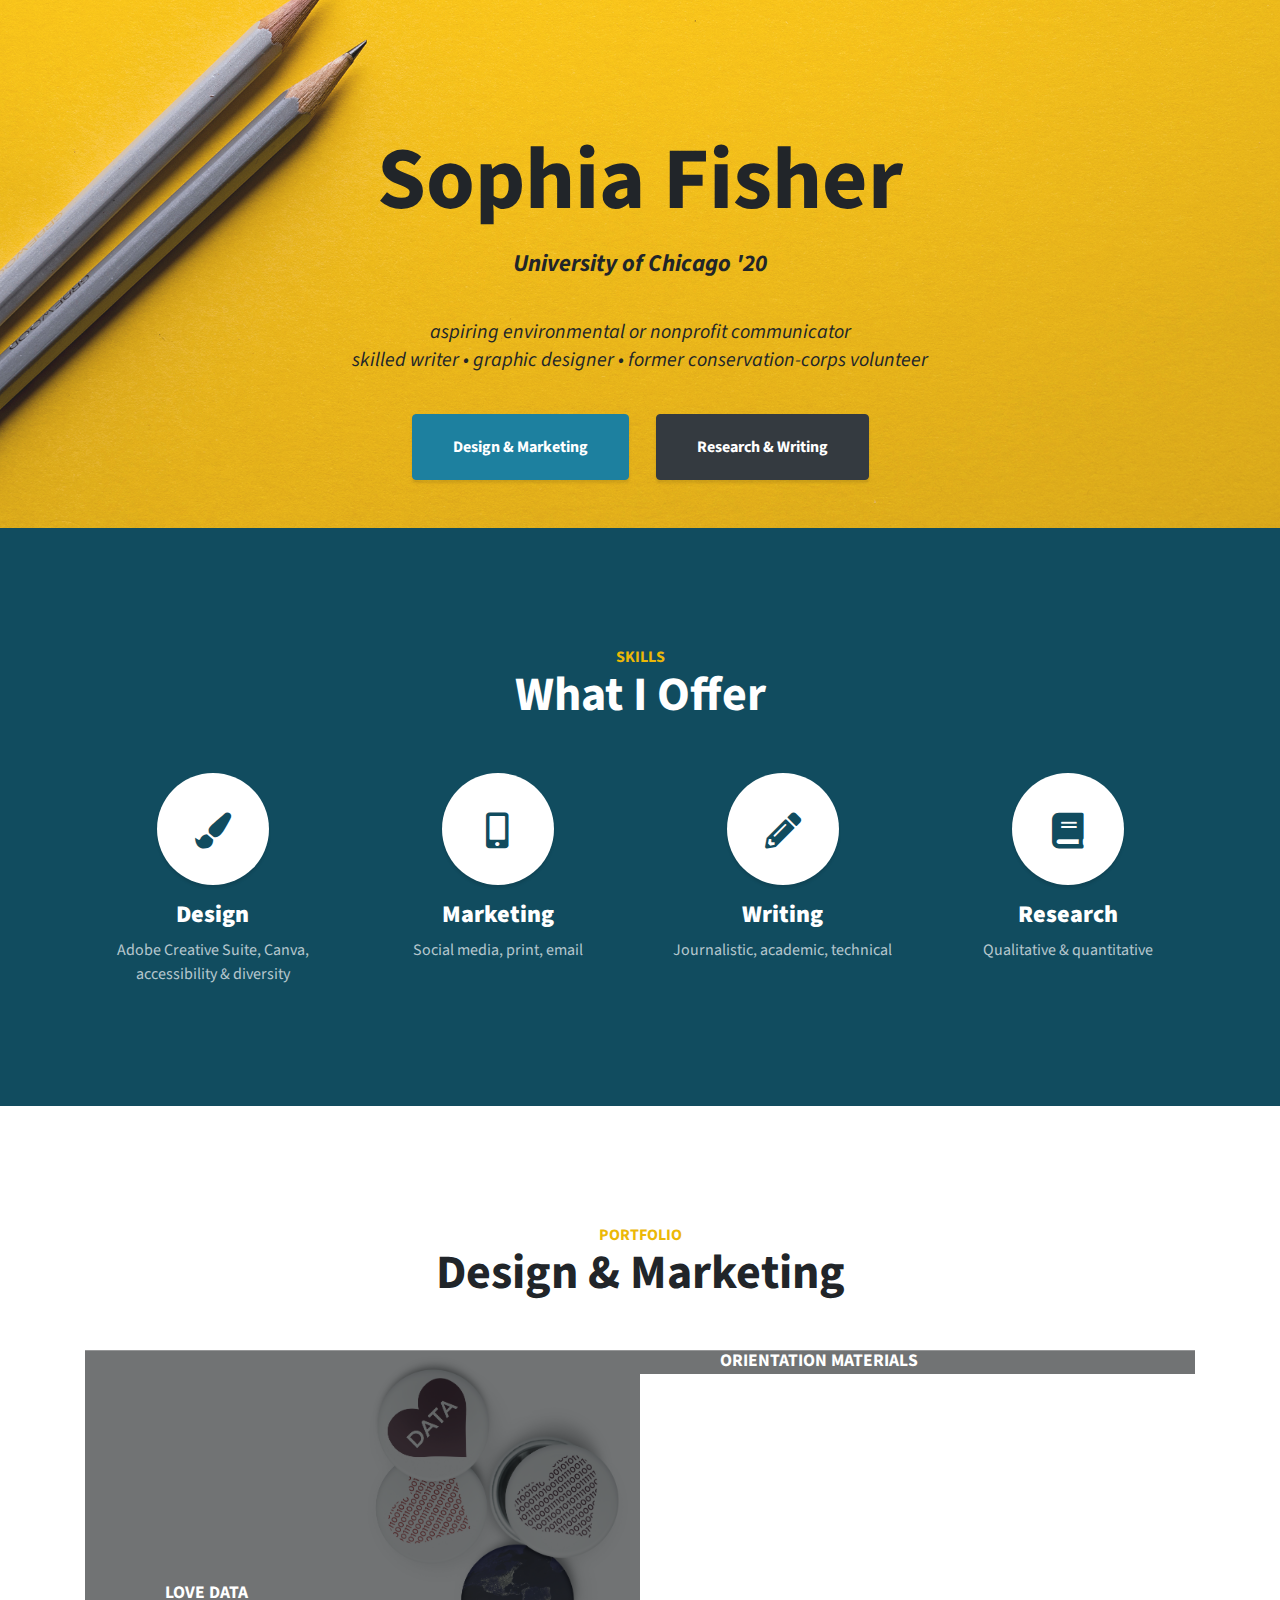
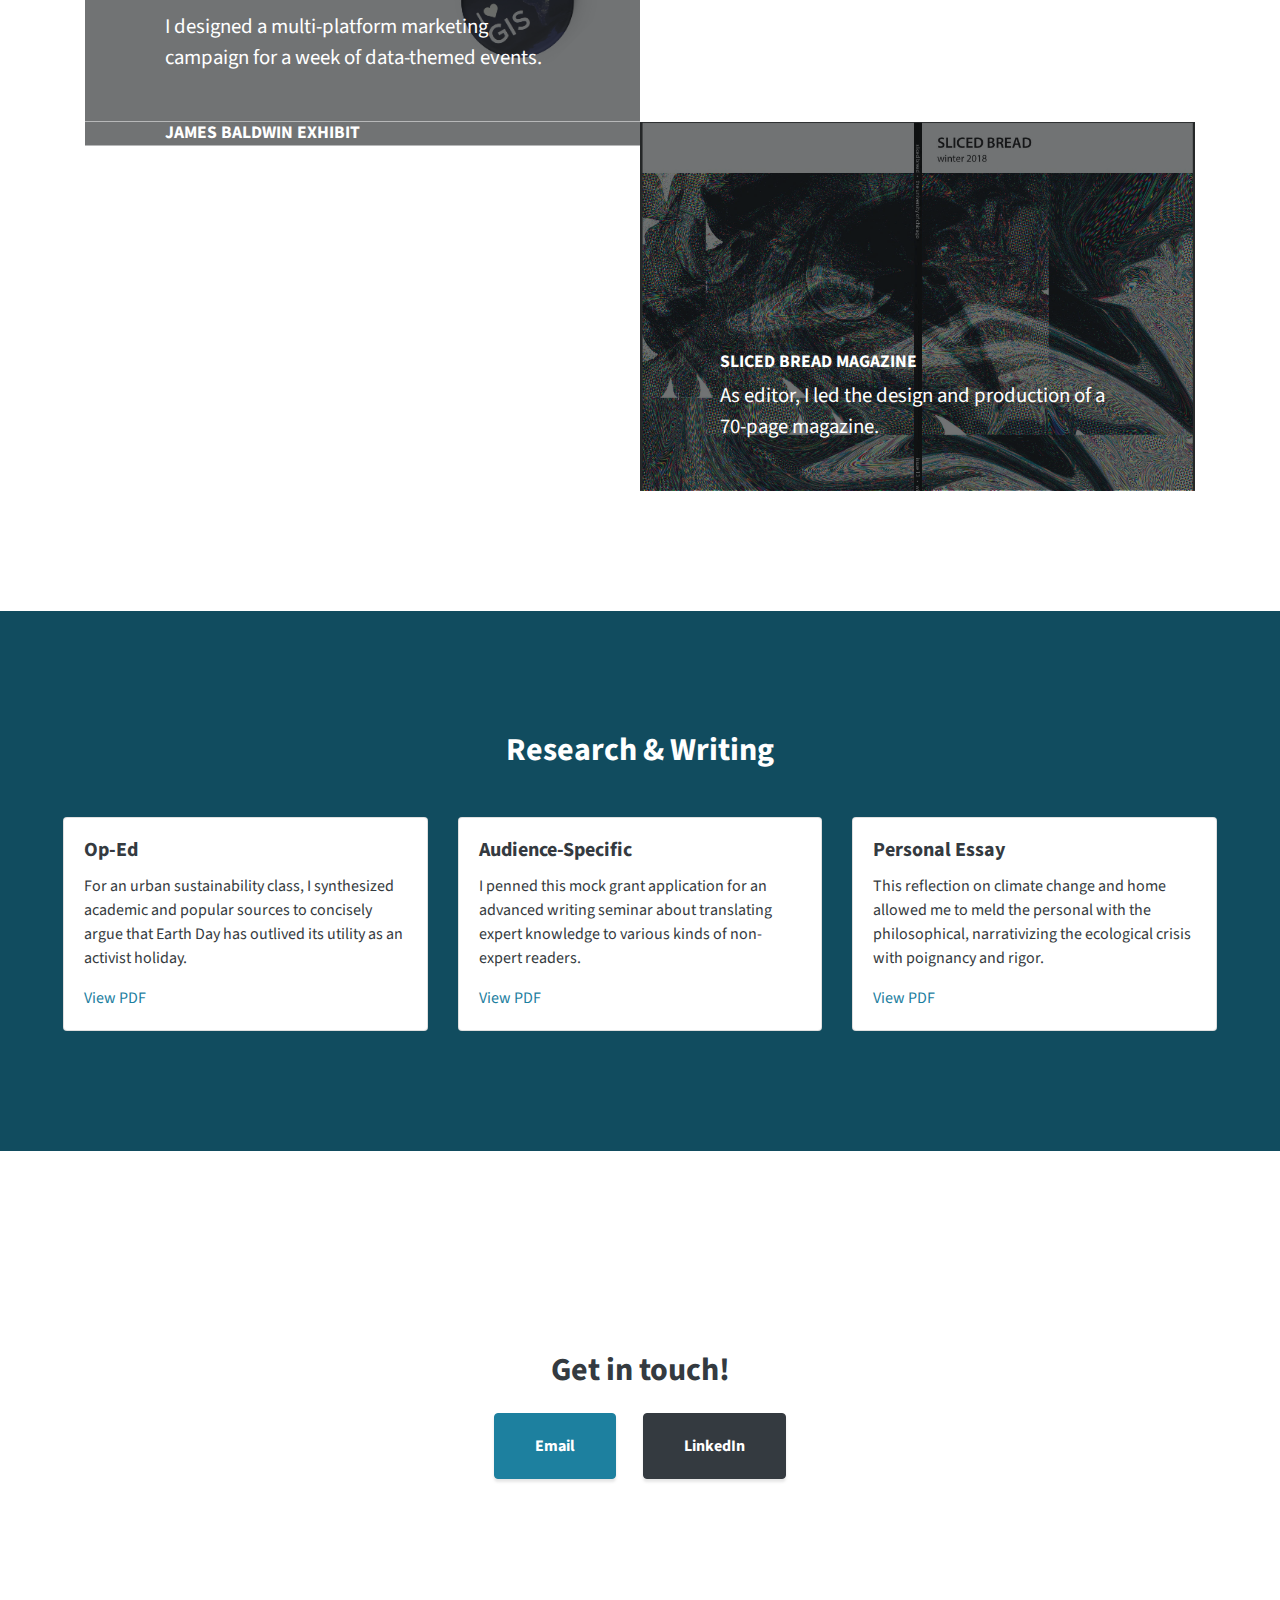
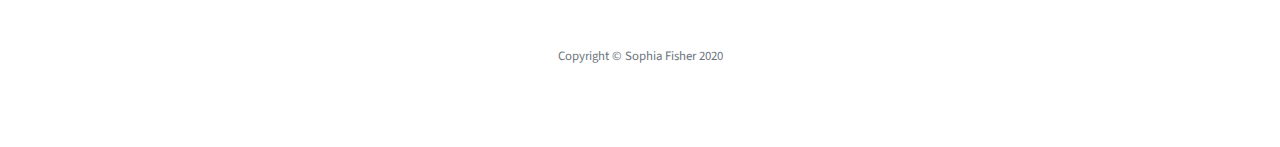
==== commit 7122aaf9: "Applied sticky positioning; got all child pages up to speed" ====
--- a/index.html
+++ b/index.html
@@ -8,7 +8,7 @@
   <meta name="description" content="">
   <meta name="author" content="">
 
-  <title>Stylish Portfolio - Start Bootstrap Template</title>
+  <title>Sophia Fisher</title>
 
   <!-- Bootstrap Core CSS -->
   <link href="vendor/bootstrap/css/bootstrap.min.css" rel="stylesheet">
@@ -55,7 +55,7 @@
 
   <!-- Header -->
   <header class="masthead d-flex">
-    <div class="container text-center my-auto">
+    <div class="container text-center my-auto parent-masthead">
       <h1 class="mb-3">Sophia Fisher</h1>
       <h4 class="mb-3">
         <em>University of Chicago '20</em>
@@ -218,7 +218,7 @@
 
   <!-- Footer -->
   <footer class="footer text-center">
-    <section class="content-section text-dark">
+    <section class="content-section text-dark parent-footer">
       <div class="container text-center">
         <h2 class="mb-4">Get in touch!</h2>
         <a href="mailto:sbfisher1003@gmail.com" class="btn btn-xl btn-primary mr-4 mb-5">Email</a>
--- a/css/style-override.css
+++ b/css/style-override.css
@@ -3,58 +3,16 @@
 .headerdescription {
   font-weight: 400; 
   line-height: 140%; 
-  margin-bottom: 3em;
+  margin-bottom: 2em;
+  margin-top: 2em;
 }
 
-/* Portfolio Pages */
-
-section.portfolio-page img { /* Limits styling to only sections given the class "portfolio page" */
-  display: block; /* Forces a line break between each image */
-  padding: 10px; /* White space around the image */
+.parent-masthead {
+  height: 10rem;
 }
 
-@media (min-width: 600px) { /* Limits styling to tablets and desktops only */
-  .fixed-div {
-    position: fixed!important; /* Makes portfolio text stay fixed while images scroll */
-    max-width: 40%;
-  }
-}
-
-@media (min-width: 900px) { /* Limits styling to large screens */
-  .fixed-div {
-    position: fixed!important; /*Makes portfolio text stay fixed while images scroll */
-    max-width: 45%;
-    text-align: left;
-  }
-
-.masthead {
-  min-height: 45rem;
-  padding-top: 3rem;
-  padding-bottom: 3rem;
-}
-
-section.portfolio-page h1 {
-  background-color: goldenrod;
-  width: 300%;
-  padding-bottom: 1em;
-  padding-top: 1em; 
-  padding-left: 1.4em;
-  text-align: left;
-  margin: 0;
-}
-
-section.portfolio-page p {
-  padding-left: 3.5em;
-}
-
-#firstp{
-  padding-top: 3em;
-}
-
-@media (min-width: 992px) {
-  .masthead {
-    height: 10vh;
-}
+.masthead{
+  padding-bottom: 25rem;
 }
 
 .bg-primary {
@@ -81,3 +39,121 @@
 .portfolio-item .caption .caption-content {
   margin-bottom: 3rem;
 }
+
+
+
+
+
+/* Portfolio Pages */
+
+section.portfolio-page img { /* Limits styling to only sections given the class "portfolio page" */
+  display: block; /* Forces a line break between each image */
+  padding: 10px; /* White space around the image */
+  margin: 0;
+}
+
+@media (min-width: 600px) { /* Limits styling to tablets and desktops only */
+  .fixed-div {
+    position: sticky!important; /* Makes portfolio text stay fixed while images scroll */
+  }
+}
+
+@media (min-width: 900px) { /* Limits styling to large screens */
+  .fixed-div {
+    position: sticky!important; /*Makes portfolio text stay fixed while images scroll */
+    max-width: 55%;
+    text-align: left;
+  }
+
+/* Header */
+
+.col-sm-12 {
+  margin:0;
+  padding:0;
+}
+
+.masthead-child {
+  padding-top: 3rem;
+  padding-left: 0;
+  margin-left: 0;
+  padding-right: 0;
+}
+
+.color-bar {
+  height: 9em;
+  margin-bottom: 1em; 
+  margin-left: 0;
+  padding-left: 0;
+  width: 50%;
+}
+
+section.portfolio-page h1 {
+  padding-bottom: 1em;
+  padding-top: 1.5em; 
+  padding-left: 1.7em;
+  padding-right: 0;
+  text-align: left;
+  margin: 0;
+  background-color: turquoise;
+}
+
+/*Sticky stuff*/
+
+.stickytitle
+.stickytext
+.stickyfooter{
+  position: sticky;
+}
+
+.stickytitle{
+  top: 0;
+}
+
+.stickytext{
+  top: 0px;
+}
+
+.stickyfooter{
+  top: 0;
+}
+
+/* Body text*/
+
+section.portfolio-page p {
+  padding-left: 4em;
+  width: 85%;
+  text-justify: left;
+}
+
+section.portfolio-page .fixed-div > p:first-child{
+  padding-top: 9.3em;
+  padding-bottom: 0.8em;
+  padding-left: 2.7em;
+  font-size: 1.5em; 
+  margin: 0;
+}
+
+.bold{
+  font-weight: 700;
+}
+
+@media (min-width: 992px) {
+  .masthead {
+    height: 10vh;
+}
+
+/*Footer*/
+
+section.portfoliopage > .footer {
+  margin-top: 1em;
+}
+
+#footerchild {
+  margin-top: 4em;
+  margin-bottom: 0;
+}
+
+#footerparent {
+  margin-top: 2em;
+  margin-bottom:2em;
+}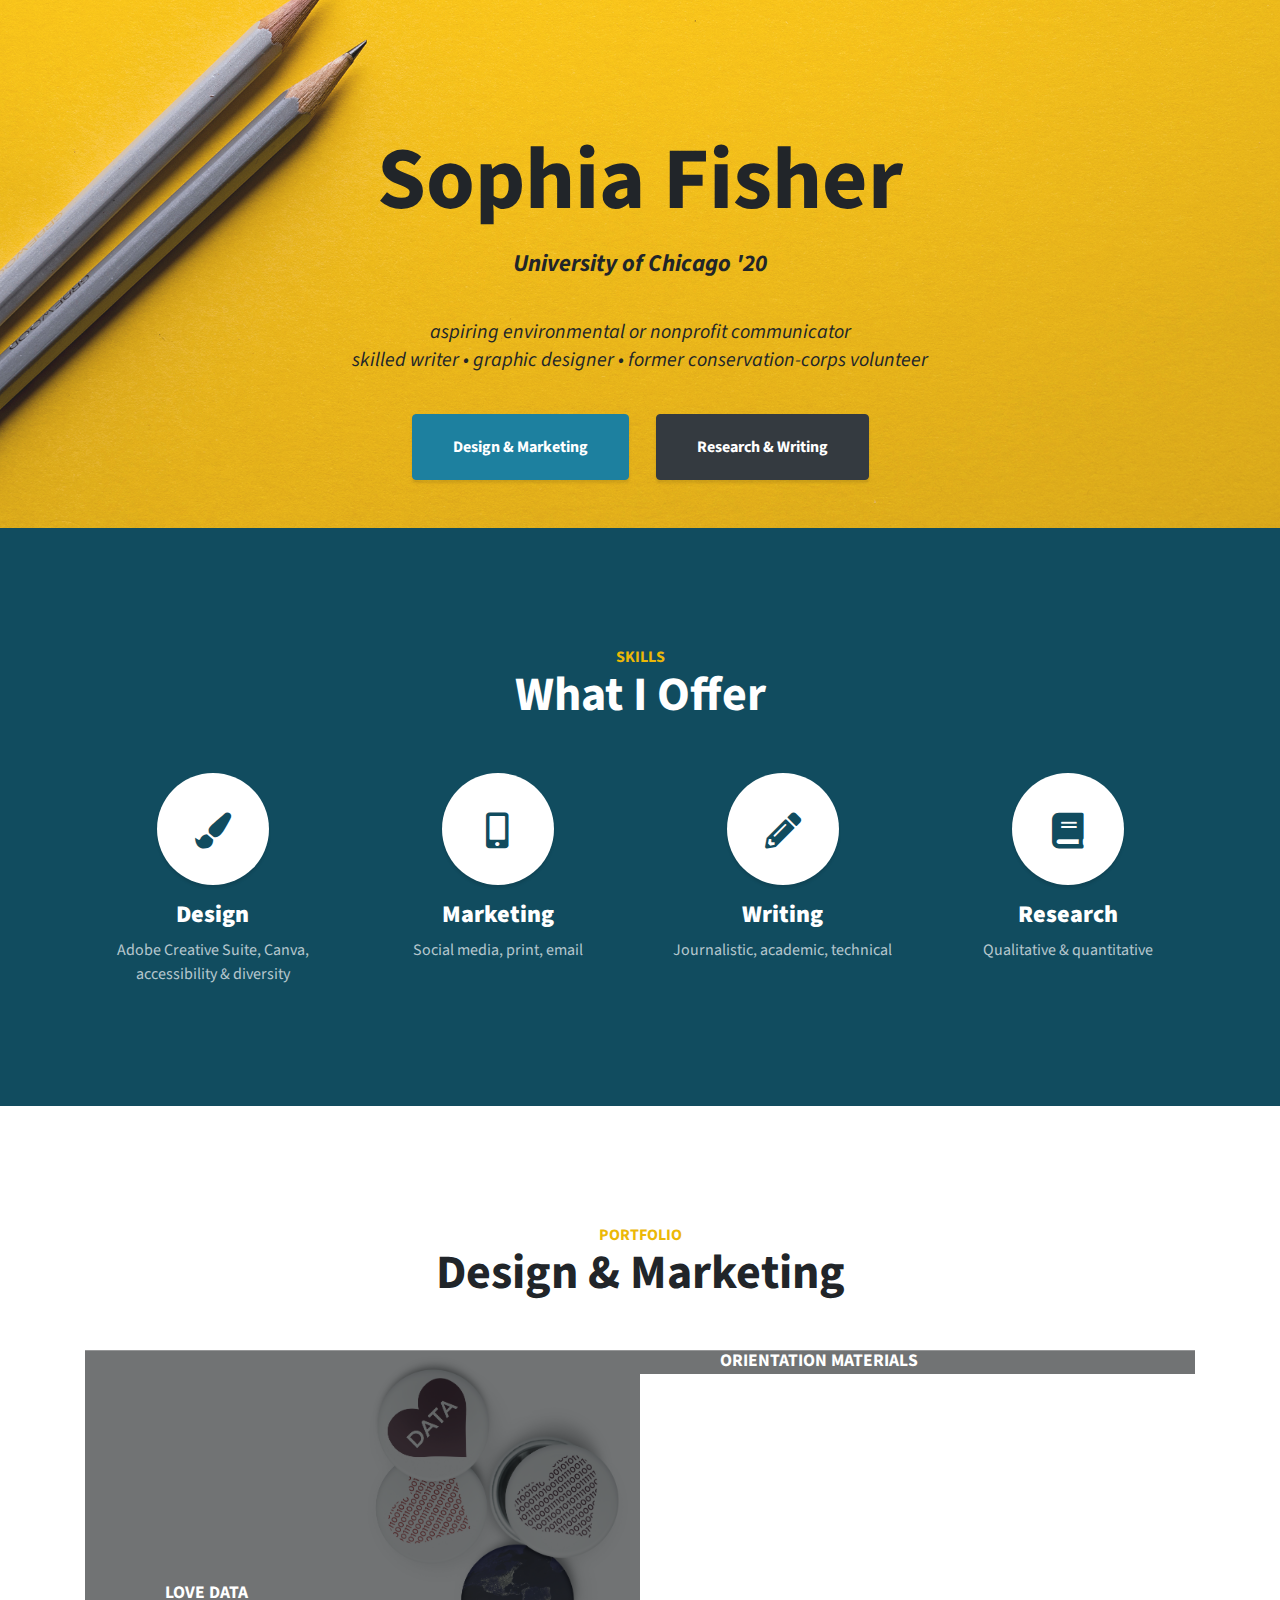
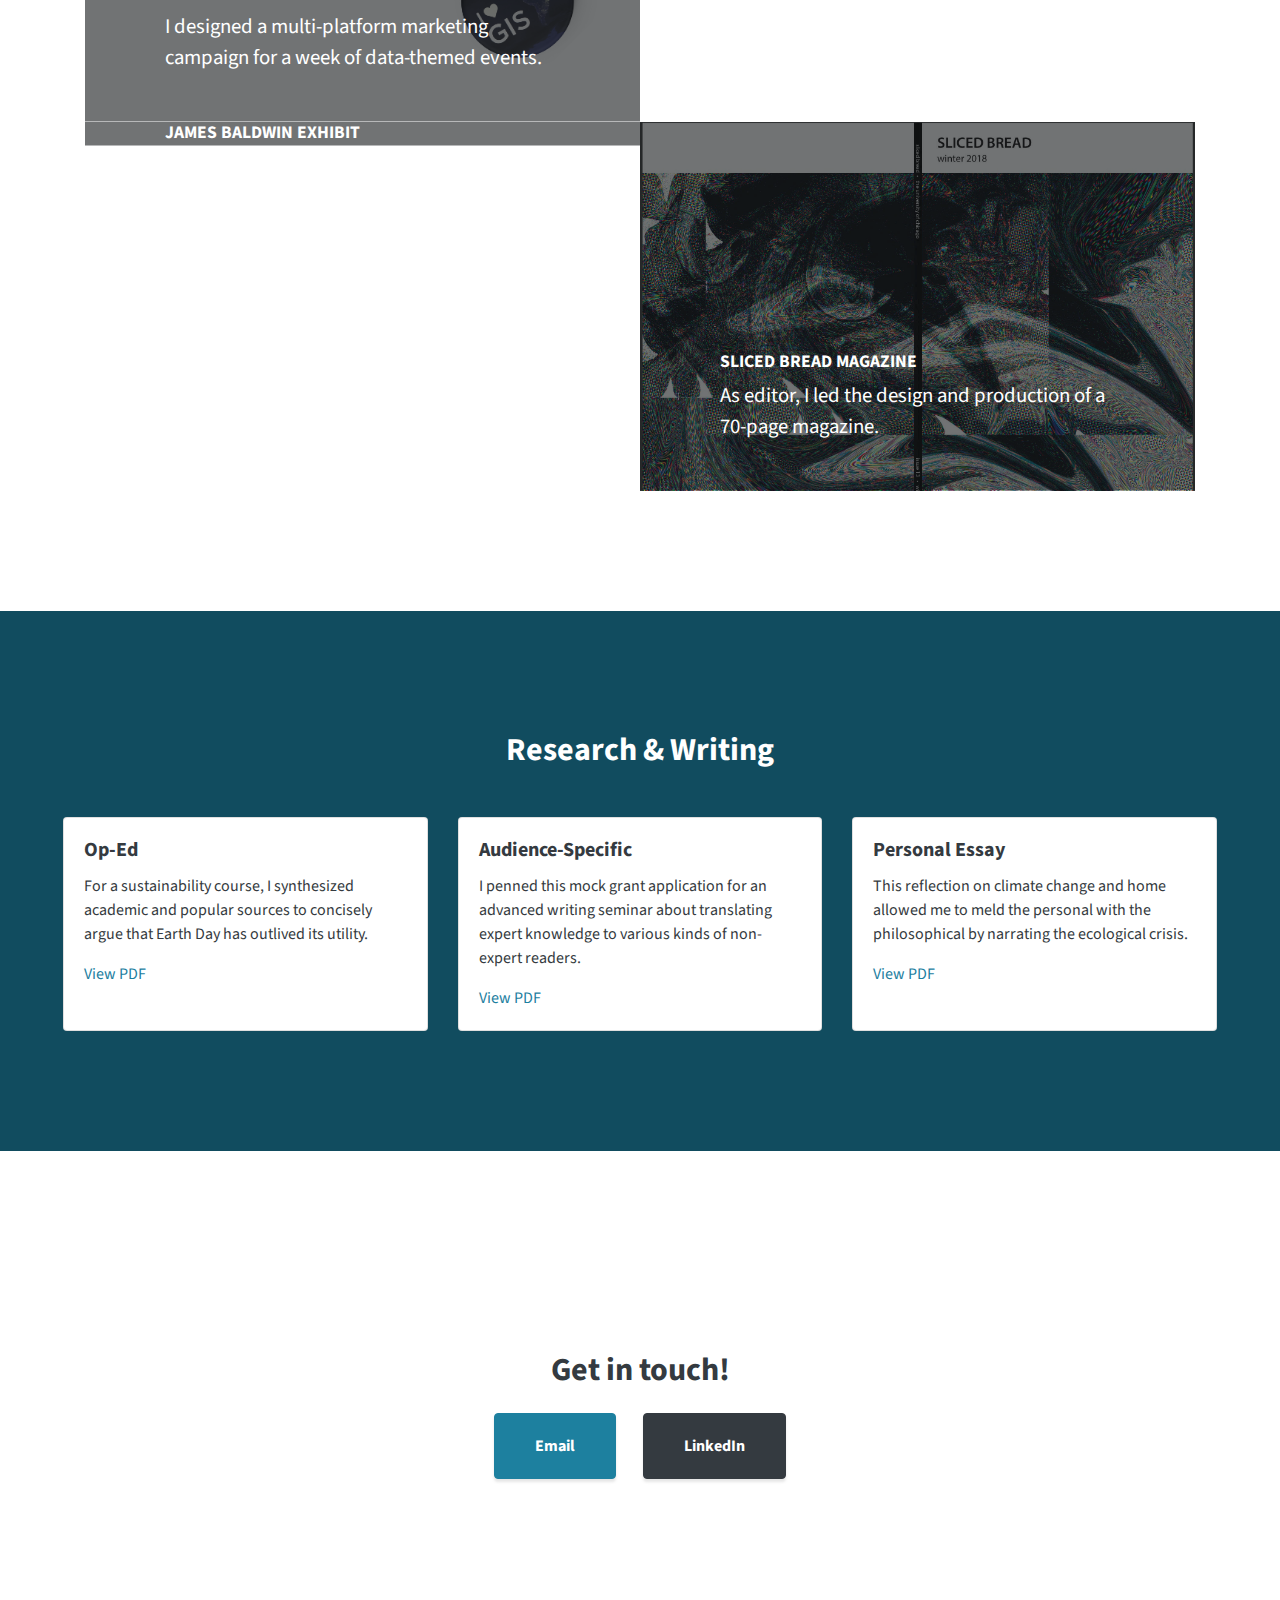
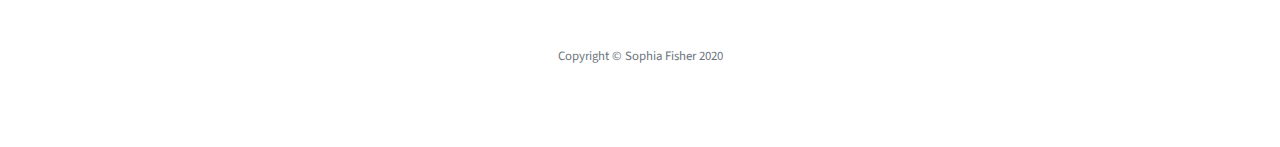
==== commit 3b5469c5: "Fixed sticky child pages" ====
--- a/index.html
+++ b/index.html
@@ -195,7 +195,7 @@
       <div class="card">
         <div class="card-body">
           <h5 class="card-title text-dark">Op-Ed</h5>
-          <p class="card-text text-dark">For an urban sustainability class, I synthesized academic and popular sources to concisely argue that Earth Day has outlived its utility as an activist holiday.</p>
+          <p class="card-text text-dark">For a sustainability course, I synthesized academic and popular sources to concisely argue that Earth Day has outlived its utility.</p>
           <a href="docs/Fisher_Op-Ed.pdf" class="card-link" target="_blank">View PDF</a>
         </div>
       </div>
@@ -209,7 +209,7 @@
       <div class="card">
         <div class="card-body">
           <h5 class="card-title text-dark">Personal Essay</h5>
-          <p class="card-text text-dark">This reflection on climate change and home allowed me to meld the personal with the philosophical, narrativizing the ecological crisis with poignancy and rigor.</p>
+          <p class="card-text text-dark">This reflection on climate change and home allowed me to meld the personal with the philosophical by narrating the ecological crisis.</p>
           <a href="docs/Fisher_Personal-Essay.pdf" class="card-link" target="_blank">View PDF</a>
         </div>
       </div>
--- a/css/style-override.css
+++ b/css/style-override.css
@@ -1,5 +1,6 @@
 
 /* Parent Page*/
+
 .headerdescription {
   font-weight: 400; 
   line-height: 140%; 
@@ -40,10 +41,6 @@
   margin-bottom: 3rem;
 }
 
-
-
-
-
 /* Portfolio Pages */
 
 section.portfolio-page img { /* Limits styling to only sections given the class "portfolio page" */
@@ -52,39 +49,41 @@
   margin: 0;
 }
 
+section.portfolio-page img:first-child { /* Limits styling to only sections given the class "portfolio page" */
+  margin-top: 2.4rem;
+}
+
 @media (min-width: 600px) { /* Limits styling to tablets and desktops only */
-  .fixed-div {
+  .sticky-div {
     position: sticky!important; /* Makes portfolio text stay fixed while images scroll */
+    top: 0;
+  }
+  section.portfolio-page h1 {
+    
   }
 }
 
 @media (min-width: 900px) { /* Limits styling to large screens */
-  .fixed-div {
+  .sticky-div {
     position: sticky!important; /*Makes portfolio text stay fixed while images scroll */
-    max-width: 55%;
     text-align: left;
+    top: 0;
   }
 
 /* Header */
 
-.col-sm-12 {
+.col-sm-6 {
   margin:0;
   padding:0;
-}
-
-.masthead-child {
-  padding-top: 3rem;
-  padding-left: 0;
-  margin-left: 0;
-  padding-right: 0;
 }
 
 .color-bar {
   height: 9em;
   margin-bottom: 1em; 
-  margin-left: 0;
   padding-left: 0;
-  width: 50%;
+  padding-top: 3rem;
+  z-index: 5;
+  width: 95%;
 }
 
 section.portfolio-page h1 {
@@ -93,11 +92,10 @@
   padding-left: 1.7em;
   padding-right: 0;
   text-align: left;
-  margin: 0;
   background-color: turquoise;
 }
 
-/*Sticky stuff*/
+/* Sticky*/
 
 .stickytitle
 .stickytext
@@ -110,11 +108,12 @@
 }
 
 .stickytext{
-  top: 0px;
+  top: 230px;
 }
 
 .stickyfooter{
   top: 0;
+  margin-top: 6em;
 }
 
 /* Body text*/
@@ -125,12 +124,12 @@
   text-justify: left;
 }
 
-section.portfolio-page .fixed-div > p:first-child{
-  padding-top: 9.3em;
+section.portfolio-page .sticky-div > p:first-child{
   padding-bottom: 0.8em;
   padding-left: 2.7em;
   font-size: 1.5em; 
   margin: 0;
+  width: 90%;
 }
 
 .bold{
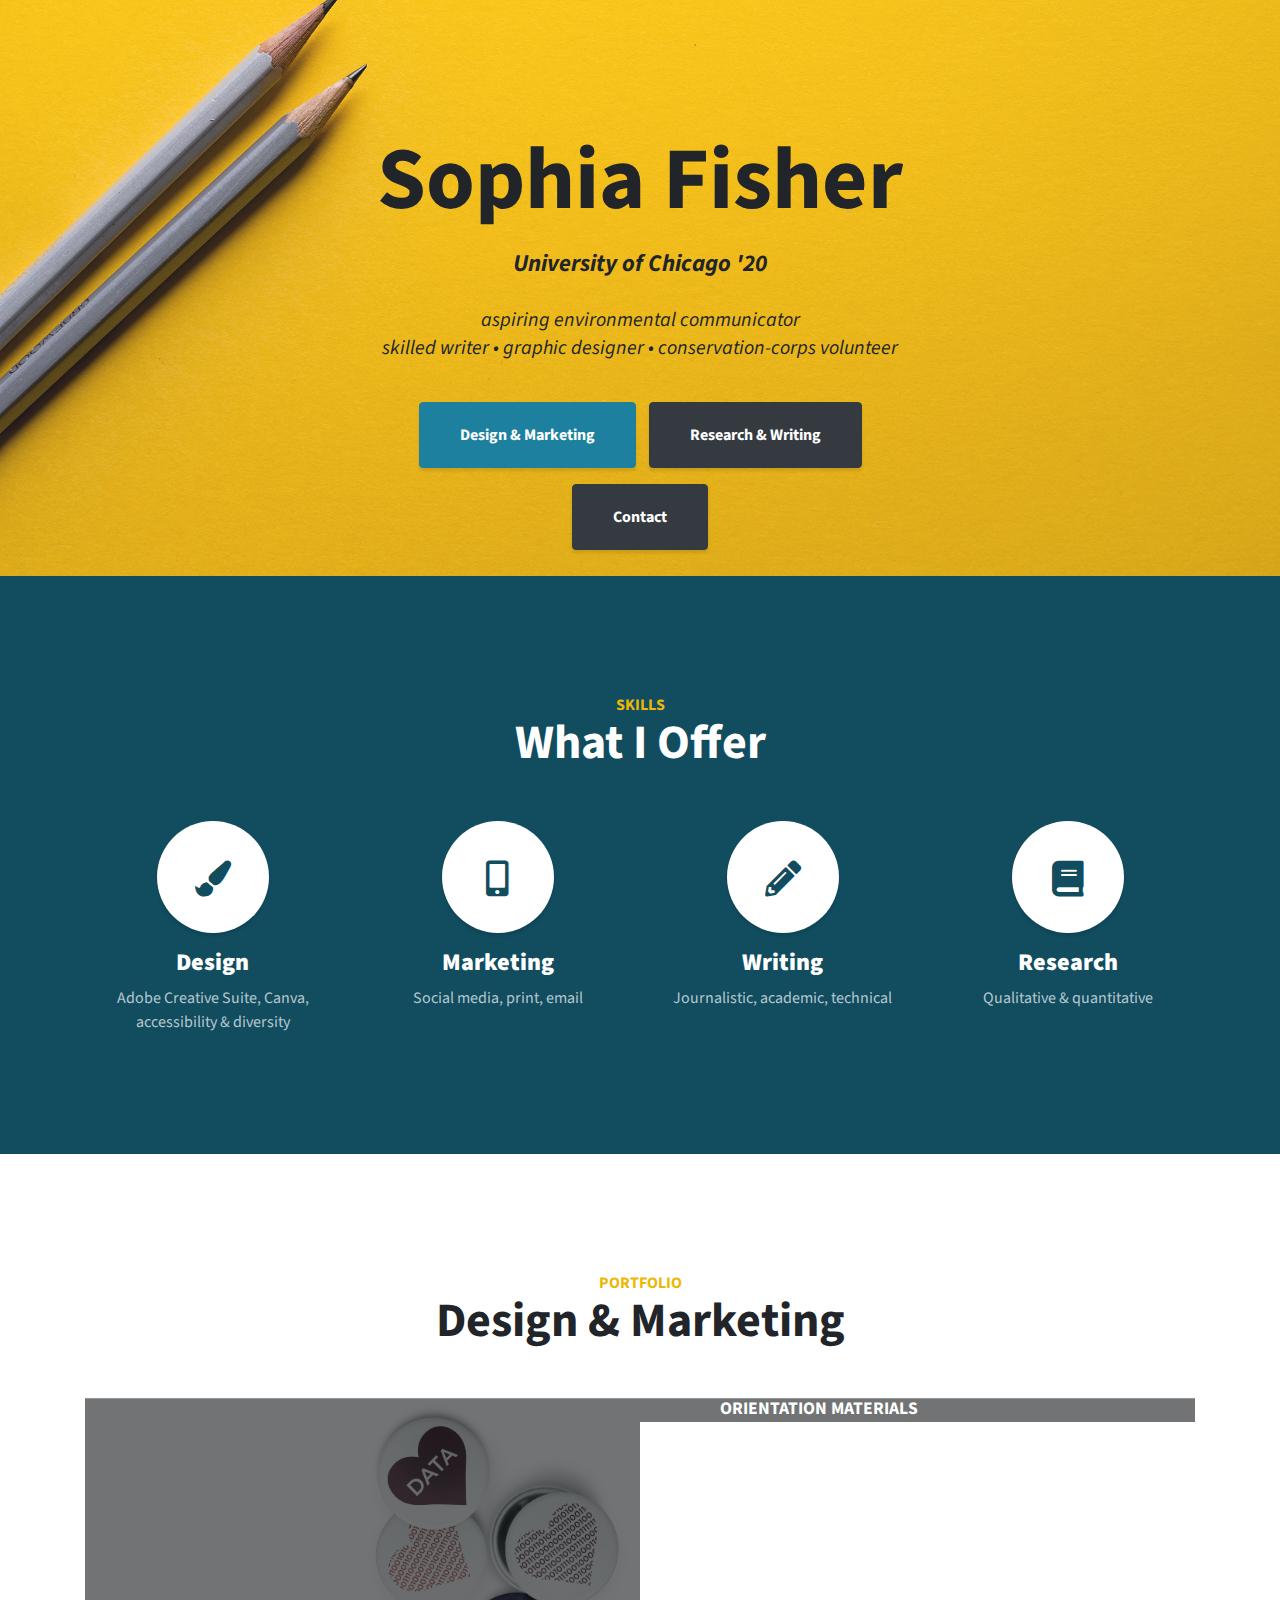
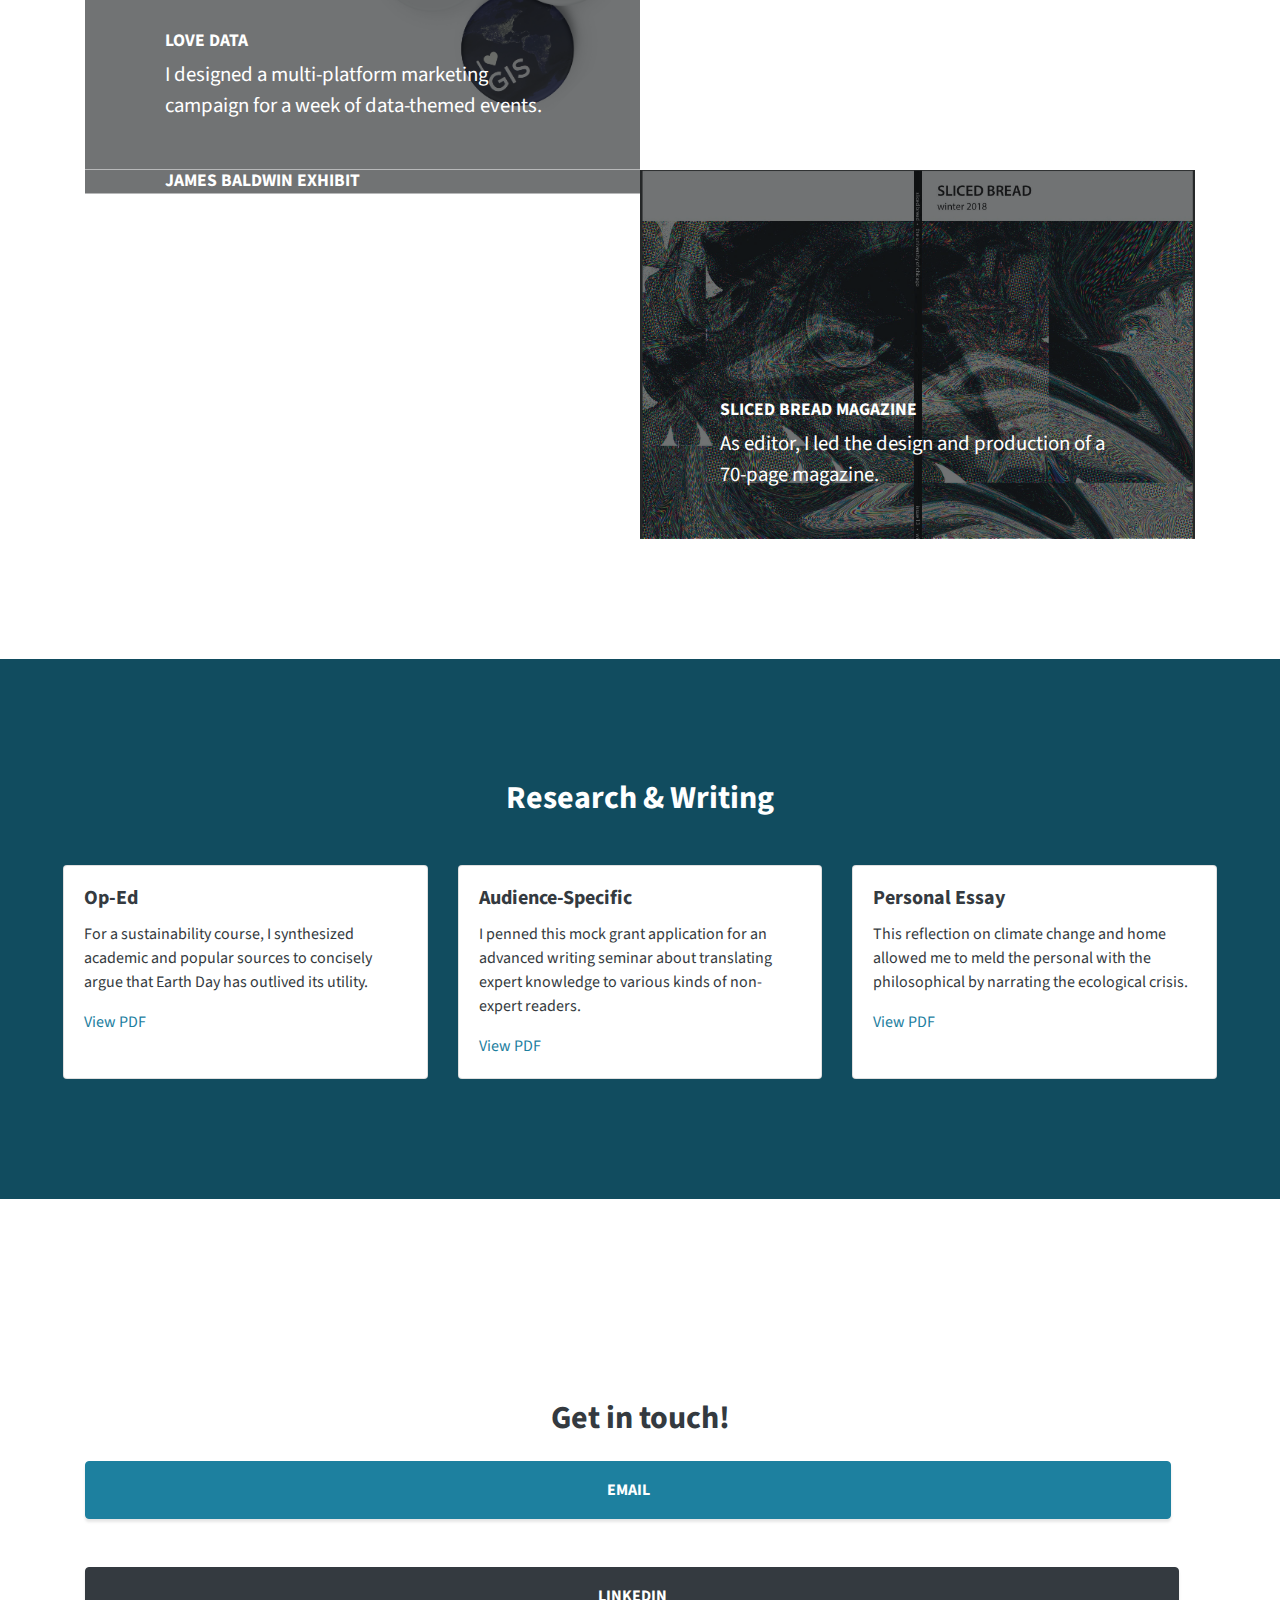
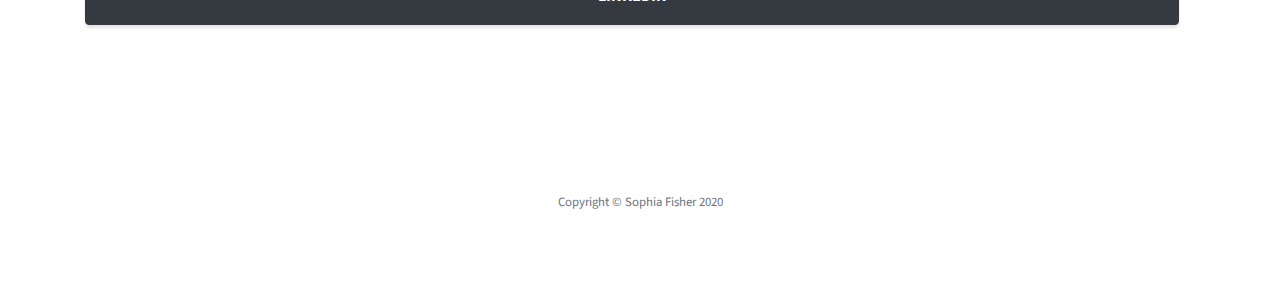
==== commit 46566e28: "Footer on James Baldwin child page almost perfect" ====
--- a/index.html
+++ b/index.html
@@ -57,15 +57,18 @@
   <header class="masthead d-flex">
     <div class="container text-center my-auto parent-masthead">
       <h1 class="mb-3">Sophia Fisher</h1>
-      <h4 class="mb-3">
+      <h4>
         <em>University of Chicago '20</em>
       </h4>
       <h5 class="headerdescription">
-        <em class=headerdescription>aspiring environmental or nonprofit communicator </em>
-        <em class=headerdescription> <br> skilled writer • graphic designer • former conservation-corps volunteer</em>
+        <em class=headerdescription>aspiring environmental communicator </em>
+        <em class=headerdescription> <br> skilled writer • graphic designer • conservation-corps volunteer</em>
       </h5>
-      <a href="#design-marketing" class="btn btn-xl btn-primary mr-4 mb-5">Design & Marketing</a>
-      <a href="#research-writing" class="btn btn-xl btn-dark mb-5">Research & Writing</a>
+      <div>
+      <a href="#design-marketing" class="btn btn-xl btn-primary mb-3" id="rightmargin">Design & Marketing</a>
+      <a href="#research-writing" class="btn btn-xl btn-dark mb-3">Research & Writing</a>
+      </div>
+      <a href="#contact" class="btn btn-xl btn-dark mb-5">Contact </a>
     </div>
   </header>
 
@@ -217,7 +220,7 @@
   </section>
 
   <!-- Footer -->
-  <footer class="footer text-center">
+  <footer class="footer text-center" id="contact">
     <section class="content-section text-dark parent-footer">
       <div class="container text-center">
         <h2 class="mb-4">Get in touch!</h2>
--- a/css/style-override.css
+++ b/css/style-override.css
@@ -9,11 +9,23 @@
 }
 
 .parent-masthead {
-  height: 10rem;
+  height: 15rem;
 }
 
 .masthead{
   padding-bottom: 25rem;
+}
+
+header h4 {
+  margin-bottom:-0.5em;
+}
+
+h5 {
+  margin: 0;
+}
+
+h5{
+  margin:0;
 }
 
 .bg-primary {
@@ -58,17 +70,32 @@
     position: sticky!important; /* Makes portfolio text stay fixed while images scroll */
     top: 0;
   }
-  section.portfolio-page h1 {
+  section.color-bar h1 {
     
   }
 }
 
-@media (min-width: 900px) { /* Limits styling to large screens */
+@media { /* Limits styling to large screens */
   .sticky-div {
     position: sticky!important; /*Makes portfolio text stay fixed while images scroll */
     text-align: left;
     top: 0;
   }
+
+  @media (min-width: 900px) { /* Limits styling to large screens */
+    section.portfolio-page > p:first-child {
+      margin-top: 
+    }
+    #rightmargin {
+      margin-right: 10px; /*for marketing-research button in header*/
+    }
+    .parent-masthead {
+      height: 20rem;
+    }
+    .masthead{
+      padding-bottom: 28rem;
+    }
+    }
 
 /* Header */
 
@@ -89,7 +116,7 @@
 section.portfolio-page h1 {
   padding-bottom: 1em;
   padding-top: 1.5em; 
-  padding-left: 1.7em;
+  padding-left: 1.6em;
   padding-right: 0;
   text-align: left;
   background-color: turquoise;
@@ -105,6 +132,7 @@
 
 .stickytitle{
   top: 0;
+  background-color: white; /*makes text disappear after scrolling under title*/
 }
 
 .stickytext{
@@ -113,7 +141,7 @@
 
 .stickyfooter{
   top: 0;
-  margin-top: 6em;
+  margin-top: 5em;
 }
 
 /* Body text*/
@@ -143,16 +171,55 @@
 
 /*Footer*/
 
-section.portfoliopage > .footer {
-  margin-top: 1em;
-}
-
-#footerchild {
+.color-bar-footer{
+  background-color: turquoise;
   margin-top: 4em;
+  margin-left: 0em;
+  margin-right:0;
+  padding-right: 0px;
+  padding-top: 2em;
+  padding-bottom: 0.8em;
+}
+
+footer .no-gutters{
+  margin-left: 2.7em;
+}
+
+footer .col-lg-2{
+  margin-left: 1em;
+  height: 10rem;
+}
+/* Added this at the end: makes portfolio items as tall as buttons, but photos no longer fit well
+footer .col-lg-2 .portfolio-item{
+  height: 8.7rem;
+}*/
+
+footer .portfolio-item .caption .caption-content {
+  color: #fff;
+  margin: auto 2rem 2rem;
+  margin-bottom: 1.5rem;
+}
+
+footer .portfolio-item .caption .caption-content h5 {
+  font-size: 1.1rem;
+  text-transform: uppercase;
+  font-weight: 600;
+}
+
+footer .btn{
+  display: block;
+  margin-right: 1em;
+  margin-left: auto;
+  text-transform: uppercase;
+  padding: 1rem 1rem;
+}
+
+footer .offset-lg-4{
+  margin-left: auto;
+  margin-right: 3em;
+}
+
+footer p {
+  color: white!important; /*change after color scheme determined*/
   margin-bottom: 0;
-}
-
-#footerparent {
-  margin-top: 2em;
-  margin-bottom:2em;
 }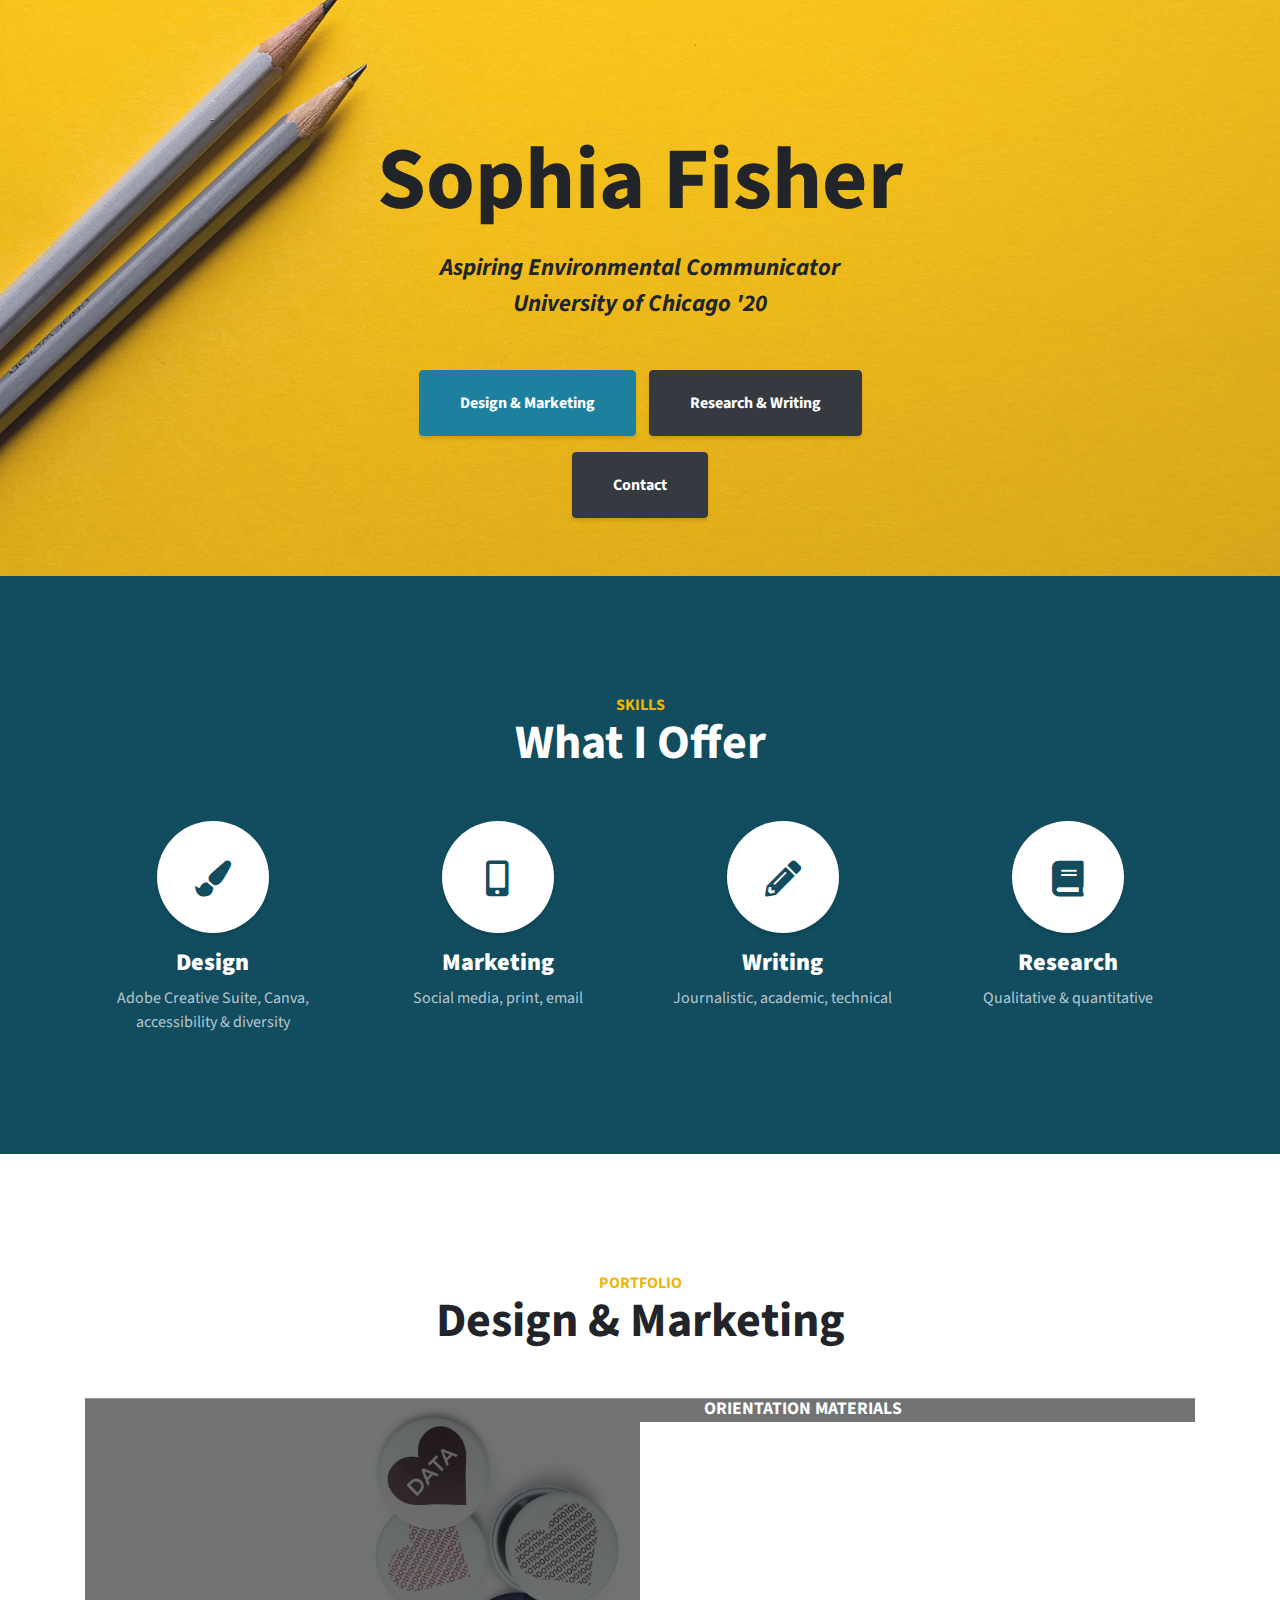
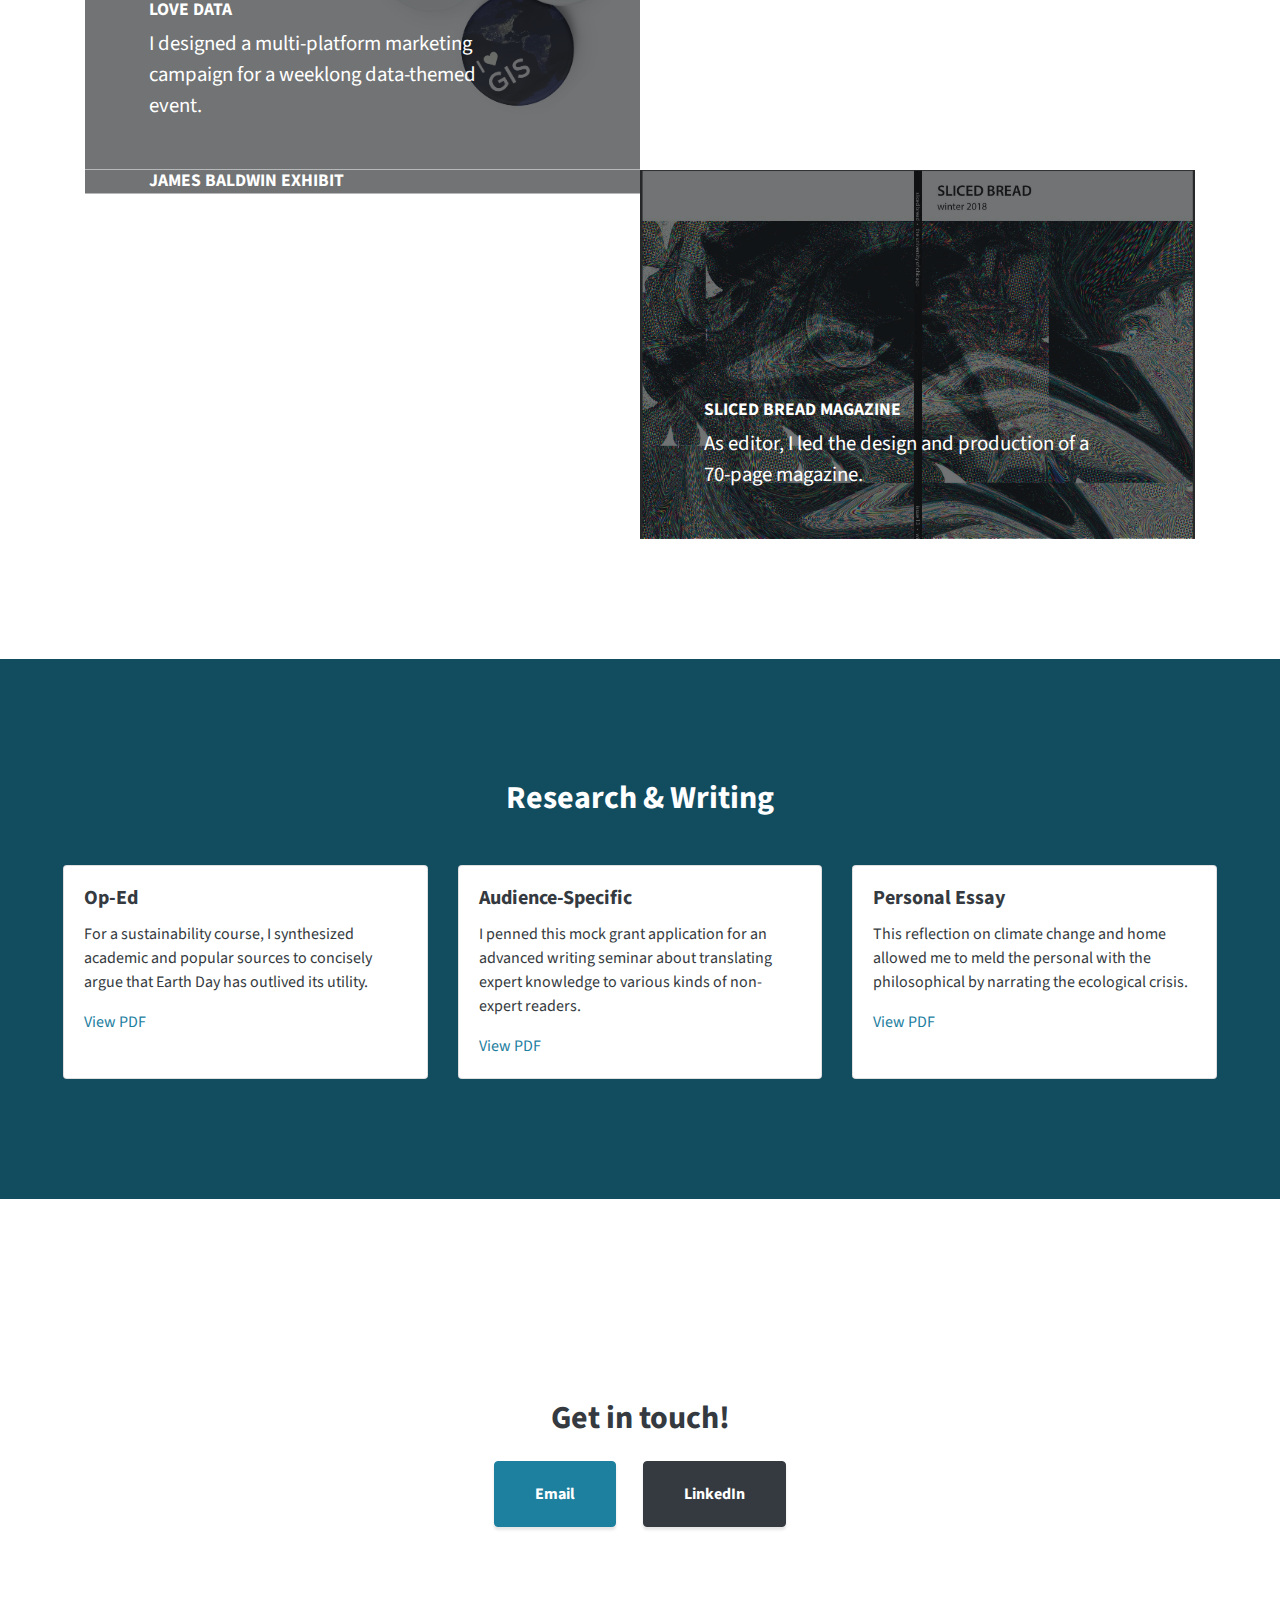
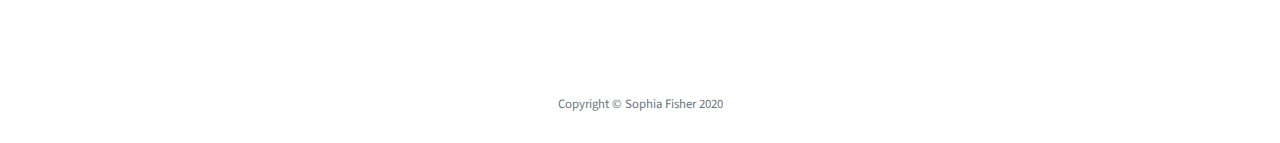
==== commit cd41d181: "Finalized everything except cleanup + color scheme" ====
--- a/index.html
+++ b/index.html
@@ -24,7 +24,7 @@
 
 </head>
 
-<body id="page-top">
+<body class="parent-page" id="page-top">
 
   <!-- Navigation
   <a class="menu-toggle rounded" href="#">
@@ -58,15 +58,15 @@
     <div class="container text-center my-auto parent-masthead">
       <h1 class="mb-3">Sophia Fisher</h1>
       <h4>
-        <em>University of Chicago '20</em>
+        <em>Aspiring Environmental Communicator</em>
+        <em><br> University of Chicago '20</em>
       </h4>
-      <h5 class="headerdescription">
-        <em class=headerdescription>aspiring environmental communicator </em>
+      <!--<h5 class="headerdescription">
         <em class=headerdescription> <br> skilled writer • graphic designer • conservation-corps volunteer</em>
-      </h5>
+      </h5>-->
       <div>
-      <a href="#design-marketing" class="btn btn-xl btn-primary mb-3" id="rightmargin">Design & Marketing</a>
-      <a href="#research-writing" class="btn btn-xl btn-dark mb-3">Research & Writing</a>
+        <a href="#design-marketing" class="btn btn-xl btn-primary mb-3" id="rightmargin">Design & Marketing</a>
+        <a href="#research-writing" class="btn btn-xl btn-dark mb-3">Research & Writing</a>
       </div>
       <a href="#contact" class="btn btn-xl btn-dark mb-5">Contact </a>
     </div>
@@ -146,7 +146,7 @@
             <span class="caption">
               <span class="caption-content">
                 <h2>Love Data</h2>
-                <p class="mb-0">I designed a multi-platform marketing campaign for a week of data-themed events.</p>
+                <p class="mb-0" id="lovedata">I designed a multi-platform marketing campaign for a weeklong data-themed event.</p>
               </span>
             </span>
             <img class="img-fluid" src="img/LoveData_rotated3.jpg" alt="">
@@ -229,14 +229,14 @@
       </div>
     </section>
     <div class="container">
-      <p class="text-muted small mb-0">Copyright &copy; Sophia Fisher 2020</p>
+      <p class="text-muted small">Copyright &copy; Sophia Fisher 2020</p>
     </div>
   </footer>
 
-  <!-- Scroll to Top Button-->
+  <!-- Scroll to Top Button
   <a class="scroll-to-top rounded js-scroll-trigger" href="#page-top">
     <i class="fas fa-angle-up"></i>
-  </a>
+  </a>-->
 
   <!-- Bootstrap core JavaScript -->
   <script src="vendor/jquery/jquery.min.js"></script>
--- a/css/style-override.css
+++ b/css/style-override.css
@@ -12,22 +12,19 @@
   height: 15rem;
 }
 
-.masthead{
+.masthead {
   padding-bottom: 25rem;
 }
 
 header h4 {
-  margin-bottom:-0.5em;
+  margin-bottom: 2em;
+  line-height: 1.5em;
 }
 
 h5 {
   margin: 0;
 }
 
-h5{
-  margin:0;
-}
-
 .bg-primary {
   background-color: #114c5f!important;
 }
@@ -37,7 +34,11 @@
 }
 
 .portfolio-item .caption {
-  background-color: rgba(19,22,24,.6);
+  image-resolution: 72px;
+}
+
+.portfolio-item .caption {
+  background-color: rgba(19,22,24,0.6);
 }
 
 .portfolio-item .caption .caption-content p {
@@ -51,6 +52,20 @@
 
 .portfolio-item .caption .caption-content {
   margin-bottom: 3rem;
+  margin-left: 4rem;
+}
+
+.parent-page footer .container p {
+  margin-bottom: 0em;
+}
+
+@media (min-width: 900px) {
+  #lovedata {
+    margin-right: 2rem;
+  }
+  .parent-page footer .container p {
+  margin-bottom: -4em;
+  }
 }
 
 /* Portfolio Pages */
@@ -70,43 +85,44 @@
     position: sticky!important; /* Makes portfolio text stay fixed while images scroll */
     top: 0;
   }
-  section.color-bar h1 {
-    
-  }
-}
-
-@media { /* Limits styling to large screens */
+}
+
+@media (min-width: 900px) {  /* Limits styling to large screens */
   .sticky-div {
     position: sticky!important; /*Makes portfolio text stay fixed while images scroll */
     text-align: left;
     top: 0;
   }
-
-  @media (min-width: 900px) { /* Limits styling to large screens */
-    section.portfolio-page > p:first-child {
-      margin-top: 
-    }
-    #rightmargin {
-      margin-right: 10px; /*for marketing-research button in header*/
-    }
-    .parent-masthead {
-      height: 20rem;
-    }
-    .masthead{
-      padding-bottom: 28rem;
-    }
-    }
+} 
+
+@media (min-width: 900px) { /* Limits styling to large screens */
+  #rightmargin {
+    margin-right: 10px; /*for marketing-research button in header*/
+  }
+  .parent-masthead {
+    height: 20rem;
+  }
+  .masthead {
+    padding-bottom: 28rem;
+  }
+}
 
 /* Header */
 
-.col-sm-6 {
+@media (min-width: 500px) { /* Limits styling to large screens */
+  .color-bar {
+    margin-bottom: 1em!important; 
+  }
+}
+
+.col-sm-6 { /*test this out/possibly delete*/
   margin:0;
   padding:0;
 }
 
 .color-bar {
   height: 9em;
-  margin-bottom: 1em; 
+  margin-bottom: 8em; 
   padding-left: 0;
   padding-top: 3rem;
   z-index: 5;
@@ -126,20 +142,20 @@
 
 .stickytitle
 .stickytext
-.stickyfooter{
+.stickyfooter {
   position: sticky;
 }
 
-.stickytitle{
+.stickytitle {
   top: 0;
   background-color: white; /*makes text disappear after scrolling under title*/
 }
 
-.stickytext{
+.stickytext {
   top: 230px;
 }
 
-.stickyfooter{
+.stickyfooter {
   top: 0;
   margin-top: 5em;
 }
@@ -152,7 +168,7 @@
   text-justify: left;
 }
 
-section.portfolio-page .sticky-div > p:first-child{
+section.portfolio-page .sticky-div > p:first-child {
   padding-bottom: 0.8em;
   padding-left: 2.7em;
   font-size: 1.5em; 
@@ -160,18 +176,87 @@
   width: 90%;
 }
 
-.bold{
+.bold {
   font-weight: 700;
 }
 
 @media (min-width: 992px) {
   .masthead {
     height: 10vh;
+  }
 }
 
 /*Footer*/
 
-.color-bar-footer{
+.offset-lg-4 { /*margin of buttons*/
+  margin-top: 1.3em;
+  margin-bottom: 1.1em;
+}
+
+footer p { /*bottom margin of circa text*/
+  margin-bottom: 5em;
+}
+
+.portfolio-item .caption .caption-content h5 { /*thumbnail text*/
+  font-size: 1.8rem;
+  text-transform: uppercase;
+  font-weight: 600;
+  margin-bottom: 0.6em;
+}
+
+.portfolio-page .btn { /*button*/
+  display: block;
+  text-transform: uppercase;
+  padding: 0.8rem 0.8rem;
+  width: 14em;
+  height: 35%;
+  margin: auto;
+  font-size: 1.2rem;
+}
+
+.col-lg-2 { /*thumbnail margins*/
+  margin-top: 1em;
+}
+
+@media (min-width: 900px) { /*for footer thumbnails, text, buttons*/
+  .offset-lg-4 { /*margin of buttons*/
+    margin-bottom: 0;
+  }
+  footer .col-lg-2 { /*maintains margin between thumbnails*/
+    margin-left: 1em;
+    height: 10rem;
+  }
+  footer .no-gutters { /*left margin for thumbnails*/
+    margin-left: 2.7em;
+  }
+  .col-lg-2 { /*thumbnail margins*/
+    margin-top: 0;
+  }
+  .offset-lg-4 { /*top margin of buttons*/
+    margin-top: 0.5em;;
+  }
+  .portfolio-page .btn { /*buttons*/
+    width: 100%;
+    height: 30%;
+    padding-top: 0.5em;
+    padding-bottom: 0.5em;
+    margin-left: 7em;
+    margin-bottom: 0.7em!important;
+  }
+  .portfolio-item .caption .caption-content h5 { /*thumbnail text*/
+    font-size: 1.1rem;
+    margin-bottom: 0.4em;
+    margin-left: 0.3em;
+  }
+  .portfolio-page .btn .caption .caption-content { /*button text*/
+    font-size: 3rem;
+  }
+  .portfolio-page footer p { /*bottom margin of circa text*/
+    margin-bottom: 0em;
+  }
+}
+
+.color-bar-footer {
   background-color: turquoise;
   margin-top: 4em;
   margin-left: 0em;
@@ -181,45 +266,8 @@
   padding-bottom: 0.8em;
 }
 
-footer .no-gutters{
-  margin-left: 2.7em;
-}
-
-footer .col-lg-2{
-  margin-left: 1em;
-  height: 10rem;
-}
-/* Added this at the end: makes portfolio items as tall as buttons, but photos no longer fit well
-footer .col-lg-2 .portfolio-item{
-  height: 8.7rem;
-}*/
-
-footer .portfolio-item .caption .caption-content {
+.portfolio-page footer .portfolio-item .caption .caption-content { /*circa text*/
   color: #fff;
   margin: auto 2rem 2rem;
   margin-bottom: 1.5rem;
-}
-
-footer .portfolio-item .caption .caption-content h5 {
-  font-size: 1.1rem;
-  text-transform: uppercase;
-  font-weight: 600;
-}
-
-footer .btn{
-  display: block;
-  margin-right: 1em;
-  margin-left: auto;
-  text-transform: uppercase;
-  padding: 1rem 1rem;
-}
-
-footer .offset-lg-4{
-  margin-left: auto;
-  margin-right: 3em;
-}
-
-footer p {
-  color: white!important; /*change after color scheme determined*/
-  margin-bottom: 0;
 }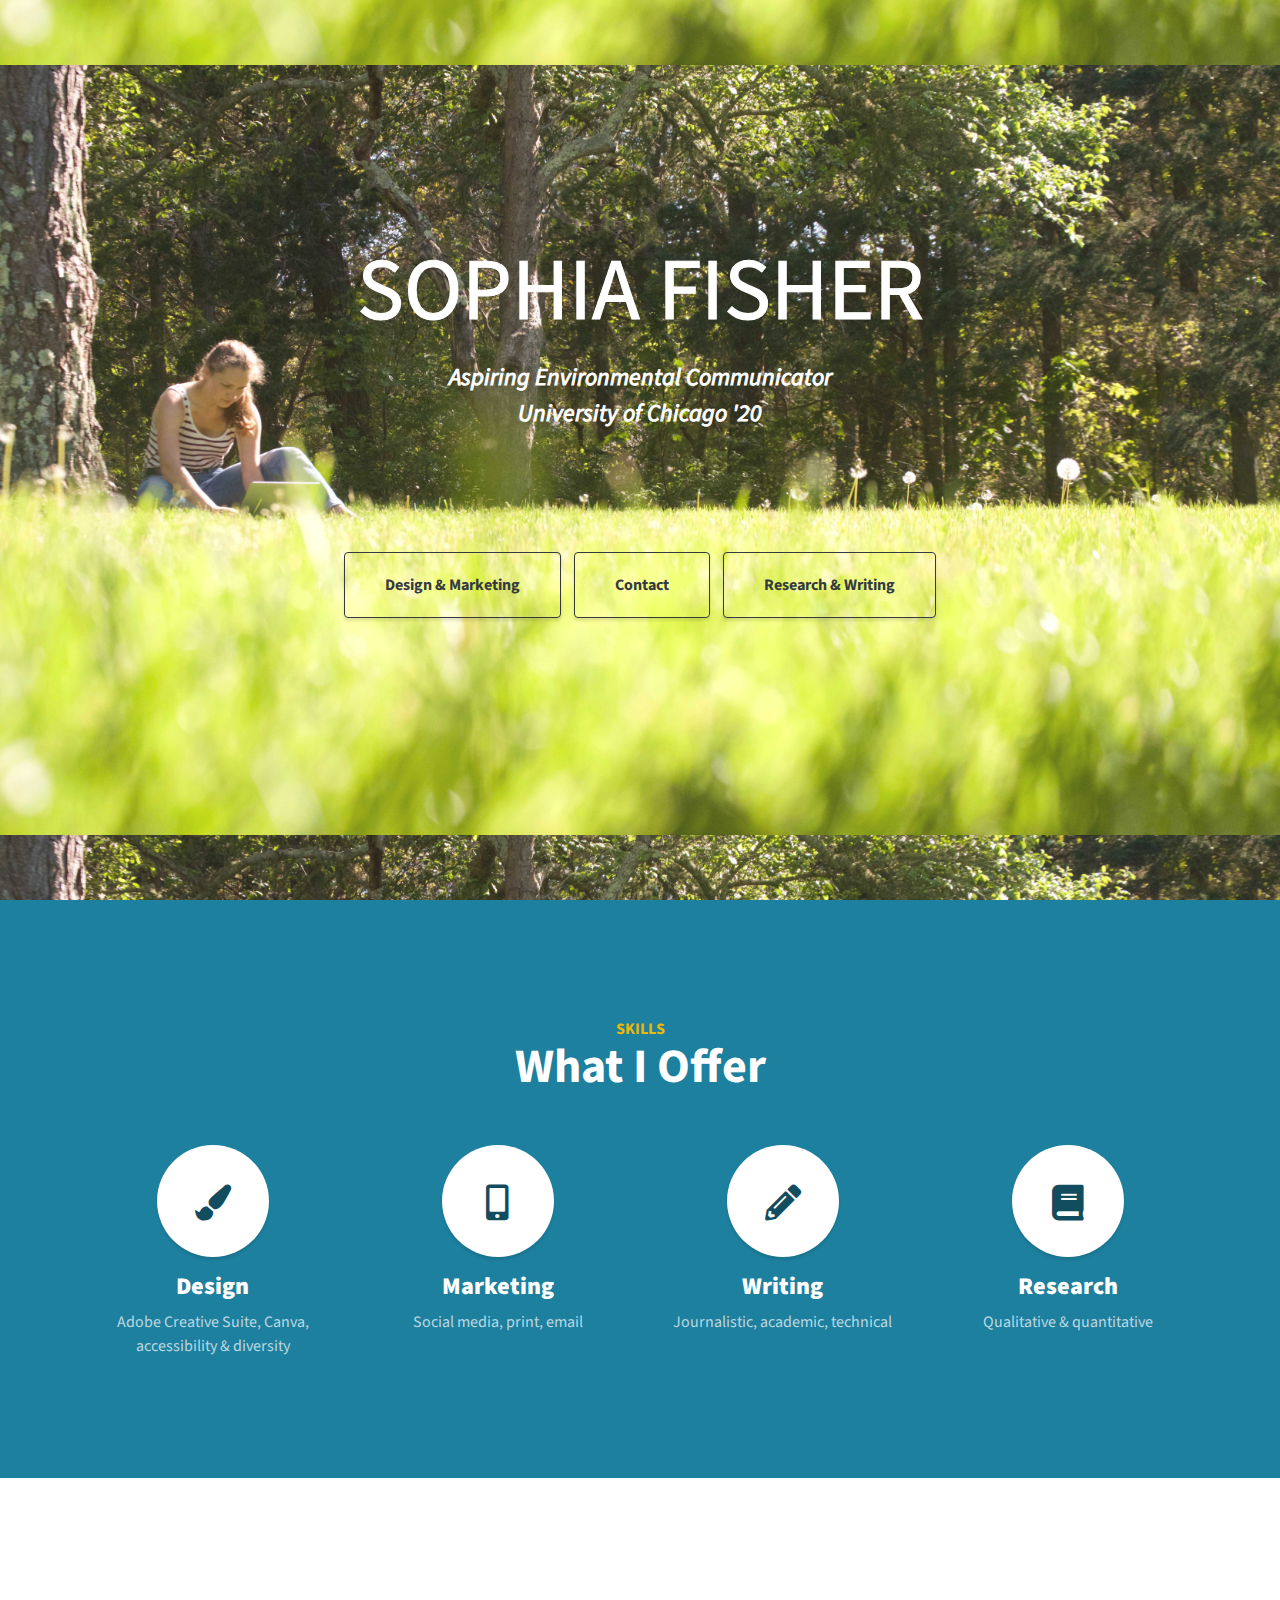
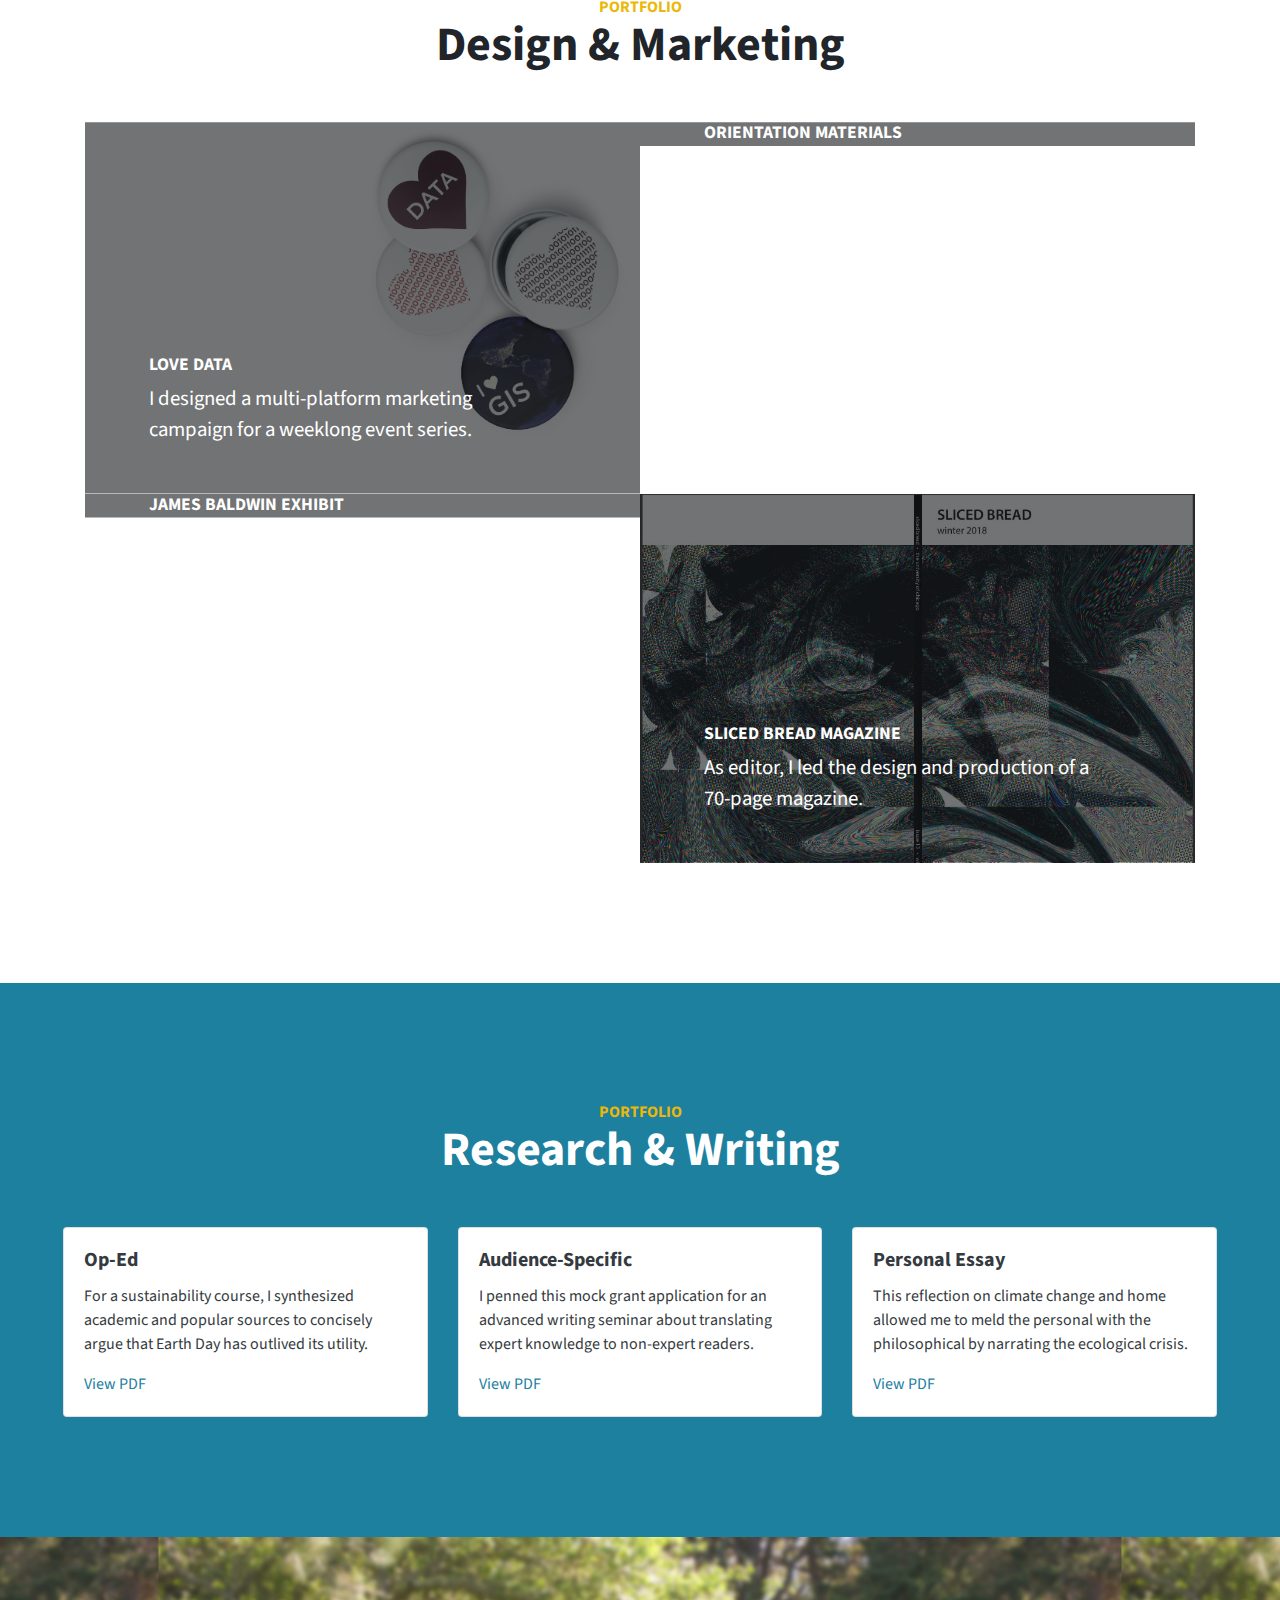
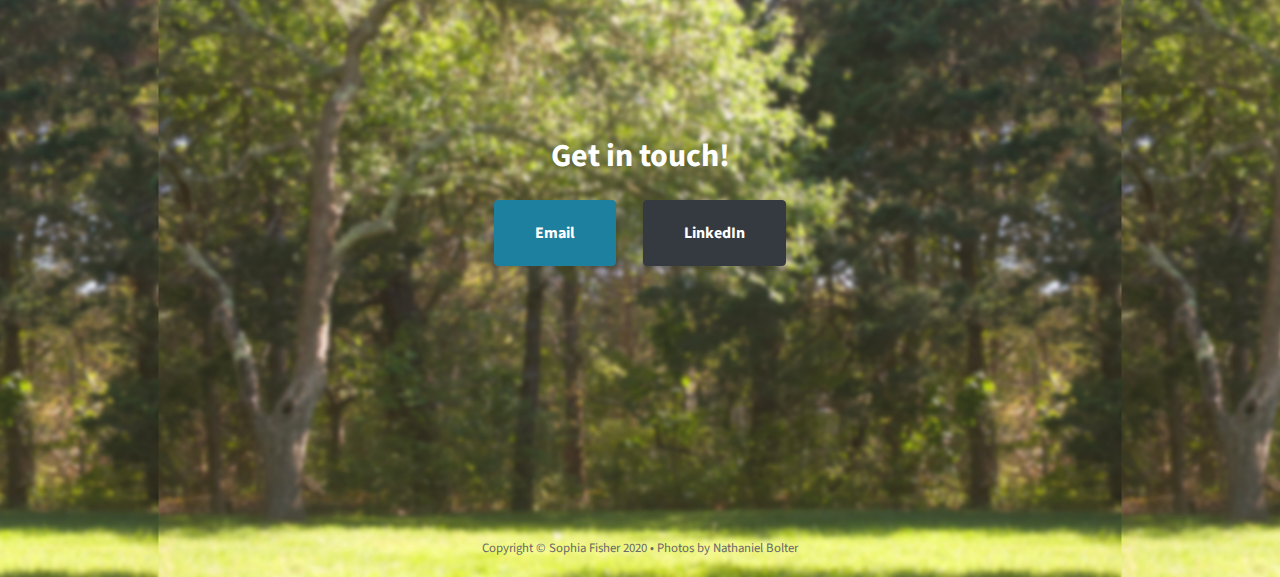
==== commit 3eaa0651: "Added photoshopped masthead photo" ====
--- a/index.html
+++ b/index.html
@@ -56,19 +56,19 @@
   <!-- Header -->
   <header class="masthead d-flex">
     <div class="container text-center my-auto parent-masthead">
-      <h1 class="mb-3">Sophia Fisher</h1>
+      <h1 class="mb-3"> Sophia Fisher </h1>
       <h4>
-        <em>Aspiring Environmental Communicator</em>
-        <em><br> University of Chicago '20</em>
+        <em> Aspiring Environmental Communicator </em>
+        <em> <br>University of Chicago '20 </em>
       </h4>
       <!--<h5 class="headerdescription">
         <em class=headerdescription> <br> skilled writer • graphic designer • conservation-corps volunteer</em>
       </h5>-->
       <div>
-        <a href="#design-marketing" class="btn btn-xl btn-primary mb-3" id="rightmargin">Design & Marketing</a>
-        <a href="#research-writing" class="btn btn-xl btn-dark mb-3">Research & Writing</a>
-      </div>
-      <a href="#contact" class="btn btn-xl btn-dark mb-5">Contact </a>
+        <a href="#design-marketing" class="btn btn-xl btn-outline-dark mb-3" id="rightmargin"> Design & Marketing </a>
+        <a href="#contact" class="btn btn-xl btn-outline-dark mb-3" id="rightmargin"> Contact </a>
+        <a href="#research-writing" class="btn btn-xl btn-outline-dark mb-3"> Research & Writing </a>
+      </div>
     </div>
   </header>
 
@@ -85,12 +85,12 @@
     </div>
   </section> -->
 
-  <!-- Services -->
+  <!-- What I Offer -->
   <section class="content-section bg-primary text-white text-center" id="services">
     <div class="container">
       <div class="content-section-heading">
         <h3 class="text-secondary mb-0">Skills</h3>
-        <h2 class="mb-5">What I Offer</h2>
+        <h2 class="mb-5"> What I Offer </h2>
       </div>
       <div class="row">
         <div class="col-lg-3 col-md-6 mb-5 mb-lg-0">
@@ -98,55 +98,55 @@
             <i class="fas fa-paint-brush"></i>
           </span>
           <h4>
-            <strong>Design</strong>
-          </h4>
-          <p class="text-faded mb-0">Adobe Creative Suite, Canva, accessibility & diversity</p>
+            <strong> Design </strong>
+          </h4>
+          <p class="text-faded mb-0"> Adobe Creative Suite, Canva, accessibility & diversity </p>
         </div>
         <div class="col-lg-3 col-md-6 mb-5 mb-lg-0">
           <span class="service-icon rounded-circle mx-auto mb-3">
             <i class="fas fa-mobile-alt"></i>
           </span>
           <h4>
-            <strong>Marketing</strong>
-          </h4>
-          <p class="text-faded mb-0">Social media, print, email</p>
+            <strong> Marketing </strong>
+          </h4>
+          <p class="text-faded mb-0"> Social media, print, email </p>
         </div>
         <div class="col-lg-3 col-md-6 mb-5 mb-md-0">
           <span class="service-icon rounded-circle mx-auto mb-3">
             <i class="fa fa-pencil-alt"></i>
           </span>
           <h4>
-            <strong>Writing</strong>
-          </h4>
-          <p class="text-faded mb-0">Journalistic, academic, technical</p>
+            <strong> Writing </strong>
+          </h4>
+          <p class="text-faded mb-0"> Journalistic, academic, technical </p>
         </div>
         <div class="col-lg-3 col-md-6">
           <span class="service-icon rounded-circle mx-auto mb-3">
             <i class="fas fa-book"></i>
           </span>
           <h4>
-            <strong>Research</strong>
-          </h4>
-          <p class="text-faded mb-0">Qualitative & quantitative</p>
+            <strong> Research </strong>
+          </h4>
+          <p class="text-faded mb-0"> Qualitative & quantitative </p>
         </div>
       </div>
     </div>
   </section>
 
-  <!-- Portfolio -->
+  <!-- Design & Marketing -->
   <section class="content-section" id="design-marketing">
     <div class="container">
       <div class="content-section-heading text-center">
-        <h3 class="text-secondary mb-0">Portfolio</h3>
-        <h2 class="mb-5">Design & Marketing</h2>
+        <h3 class="text-secondary mb-0"> Portfolio </h3>
+        <h2 class="mb-5"> Design & Marketing </h2>
       </div>
       <div class="row no-gutters">
         <div class="col-lg-6">
           <a class="portfolio-item" href="LoveData.html">
             <span class="caption">
               <span class="caption-content">
-                <h2>Love Data</h2>
-                <p class="mb-0" id="lovedata">I designed a multi-platform marketing campaign for a weeklong data-themed event.</p>
+                <h2> Love Data </h2>
+                <p class="mb-0" id="lovedata"> I designed a multi-platform marketing campaign for a weeklong event series. </p>
               </span>
             </span>
             <img class="img-fluid" src="img/LoveData_rotated3.jpg" alt="">
@@ -156,8 +156,8 @@
           <a class="portfolio-item" href="Orientation.html">
             <span class="caption">
               <span class="caption-content">
-                <h2>Orientation Materials</h2>
-                <p class="mb-0">My designs were distributed to the entire incoming freshman class.</p>
+                <h2> Orientation Materials </h2>
+                <p class="mb-0"> My designs were distributed to the entire incoming freshman class. </p>
               </span>
             </span>
             <img class="img-fluid" src="img/SF_Infographics-Facebook.jpg" alt="">
@@ -167,8 +167,8 @@
           <a class="portfolio-item" href="JamesBaldwin.html">
             <span class="caption">
               <span class="caption-content">
-                <h2>James Baldwin Exhibit</h2>
-                <p class="mb-0">Given raw content, I organized a coherent multimedia web exhibit.</p>
+                <h2> James Baldwin Exhibit </h2>
+                <p class="mb-0"> Given raw content, I organized a coherent multimedia web exhibit. </p>
               </span>
             </span>
             <img class="img-fluid" src="img/SF_BaldwinChild_Tablet_cropped.jpg" alt="">
@@ -178,8 +178,8 @@
           <a class="portfolio-item" href="SlicedBread.html">
             <span class="caption">
               <span class="caption-content">
-                <h2>Sliced Bread Magazine</h2>
-                <p class="mb-0">As editor, I led the design and production of a 70-page magazine.</p>
+                <h2> Sliced Bread Magazine </h2>
+                <p class="mb-0"> As editor, I led the design and production of a 70-page magazine. </p>
               </span>
             </span>
             <img class="img-fluid" src="img/Bread_Cover18_index.jpg" alt="">
@@ -189,30 +189,31 @@
     </div>
   </section>
 
-  <!-- Call to Action -->
+  <!-- Research & Writing -->
   <section class="content-section bg-primary text-white" id="research-writing">
-    <div class="container text-center">
-      <h2 class="mb-5">Research & Writing</h2>
+    <div class="container content-section-heading text-center">
+      <h3 class="text-secondary mb-0"> Portfolio </h3>
+      <h2 class="mb-5"> Research & Writing </h2>
     </div>
     <div class="card-deck ml-5 mr-5">
       <div class="card">
         <div class="card-body">
-          <h5 class="card-title text-dark">Op-Ed</h5>
-          <p class="card-text text-dark">For a sustainability course, I synthesized academic and popular sources to concisely argue that Earth Day has outlived its utility.</p>
+          <h5 class="card-title text-dark"> Op-Ed </h5>
+          <p class="card-text text-dark"> For a sustainability course, I synthesized academic and popular sources to concisely argue that Earth Day has outlived its utility. </p>
           <a href="docs/Fisher_Op-Ed.pdf" class="card-link" target="_blank">View PDF</a>
         </div>
       </div>
       <div class="card">
         <div class="card-body">
-          <h5 class="card-title text-dark">Audience-Specific</h5>
-          <p class="card-text text-dark">I penned this mock grant application for an advanced writing seminar about translating expert knowledge to various kinds of non-expert readers.</p>
+          <h5 class="card-title text-dark"> Audience-Specific </h5>
+          <p class="card-text text-dark"> I penned this mock grant application for an advanced writing seminar about translating expert knowledge to non-expert readers. </p>
           <a href="docs/Fisher_Audience-Specific.pdf" class="card-link" target="_blank">View PDF</a>
         </div>
       </div>
       <div class="card">
         <div class="card-body">
-          <h5 class="card-title text-dark">Personal Essay</h5>
-          <p class="card-text text-dark">This reflection on climate change and home allowed me to meld the personal with the philosophical by narrating the ecological crisis.</p>
+          <h5 class="card-title text-dark"> Personal Essay </h5>
+          <p class="card-text text-dark"> This reflection on climate change and home allowed me to meld the personal with the philosophical by narrating the ecological crisis. </p>
           <a href="docs/Fisher_Personal-Essay.pdf" class="card-link" target="_blank">View PDF</a>
         </div>
       </div>
@@ -229,7 +230,7 @@
       </div>
     </section>
     <div class="container">
-      <p class="text-muted small">Copyright &copy; Sophia Fisher 2020</p>
+      <p class="small">Copyright &copy; Sophia Fisher 2020 • Photos by Nathaniel Bolter</p>
     </div>
   </footer>
 
--- a/css/style-override.css
+++ b/css/style-override.css
@@ -1,6 +1,38 @@
 
 /* Parent Page*/
 
+.masthead {
+  background: linear-gradient(90deg, rgba(255, 255, 255, 0.1) 0%, rgba(255, 255, 255, 0.1) 100%), url("../img/Header.jpg");
+  background-position: center;
+  background-size: contain;
+}
+
+header h4,
+.masthead h1 {
+  font-weight: 400;
+  -webkit-text-fill-color: white;
+  -webkit-text-stroke-width: 1px;
+  -webkit-text-stroke-color: white;
+}
+
+.parent-masthead { /* MQ */
+  height: 15rem
+}
+
+.masthead { /* MQ */
+  padding-bottom: 25rem;
+}
+
+.masthead h1 {
+  text-transform: uppercase;
+}
+
+header h4 {
+  margin-bottom: 2em;
+  line-height: 1.5em;
+}
+
+/* for the extra phrases that have been commented out of html
 .headerdescription {
   font-weight: 400; 
   line-height: 140%; 
@@ -8,25 +40,12 @@
   margin-top: 2em;
 }
 
-.parent-masthead {
-  height: 15rem;
-}
-
-.masthead {
-  padding-bottom: 25rem;
-}
-
-header h4 {
-  margin-bottom: 2em;
-  line-height: 1.5em;
-}
-
 h5 {
   margin: 0;
-}
+} */
 
 .bg-primary {
-  background-color: #114c5f!important;
+  background-color: #114c5f;
 }
 
 .service-icon {
@@ -55,20 +74,49 @@
   margin-left: 4rem;
 }
 
-.parent-page footer .container p {
+footer.footer {
+  background: linear-gradient(90deg, rgba(255, 255, 255, 0.1) 0%, rgba(255, 255, 255, 0.1) 100%), url("../img/footer.jpg");
+  background-position: center;
+  background-size: contain;
+}
+
+footer .content-section h2 { /* Footer headline */
+  color: white;
+}
+
+.parent-page footer .container p { /* MQ */
   margin-bottom: 0em;
-}
-
-@media (min-width: 900px) {
-  #lovedata {
+  color: dimgray;
+}
+
+@media (min-width: 900px) {
+  #lovedata { /* So that love-data text doesn't overlap buttons in thumbnail image */
     margin-right: 2rem;
   }
-  .parent-page footer .container p {
-  margin-bottom: -4em;
-  }
-}
-
-/* Portfolio Pages */
+  .parent-page .footer { /* Footer height */
+    height: 40em;
+  }
+  .parent-page footer .container { /* Aligns copyright text with grass strip */
+    margin-bottom: 5.35em;
+  }
+  .masthead h1 { /* To keep header text above horizon line */
+    margin-top: -0.4em;
+  }
+  header h4 { /* To keep header buttons under horizon line */
+    margin-bottom: 5em;
+  }
+  #rightmargin {
+    margin-right: 10px; /* For marketing-research button in header */
+  }
+  .parent-masthead {
+    height: 20rem;
+  }
+  .masthead {
+    padding-bottom: 10rem;
+  } 
+}
+
+/* Portfolio Pages, General */
 
 section.portfolio-page img { /* Limits styling to only sections given the class "portfolio page" */
   display: block; /* Forces a line break between each image */
@@ -76,96 +124,75 @@
   margin: 0;
 }
 
-section.portfolio-page img:first-child { /* Limits styling to only sections given the class "portfolio page" */
+section.portfolio-page img:first-child {
   margin-top: 2.4rem;
 }
 
-@media (min-width: 600px) { /* Limits styling to tablets and desktops only */
+@media (min-width: 900px) {
   .sticky-div {
     position: sticky!important; /* Makes portfolio text stay fixed while images scroll */
     top: 0;
-  }
-}
-
-@media (min-width: 900px) {  /* Limits styling to large screens */
-  .sticky-div {
-    position: sticky!important; /*Makes portfolio text stay fixed while images scroll */
     text-align: left;
-    top: 0;
-  }
-} 
-
-@media (min-width: 900px) { /* Limits styling to large screens */
-  #rightmargin {
-    margin-right: 10px; /*for marketing-research button in header*/
-  }
-  .parent-masthead {
-    height: 20rem;
-  }
-  .masthead {
-    padding-bottom: 28rem;
-  }
-}
-
-/* Header */
-
-@media (min-width: 500px) { /* Limits styling to large screens */
-  .color-bar {
-    margin-bottom: 1em!important; 
-  }
-}
-
-.col-sm-6 { /*test this out/possibly delete*/
-  margin:0;
-  padding:0;
-}
-
-.color-bar {
+  }
+}
+
+.stickytitle
+.stickytext
+.stickyfooter {
+  position: sticky;
+}
+
+.stickytitle {
+  top: 0;
+  background-color: white; /* Makes text disappear after scrolling under title */
+}
+
+.stickytext {
+  top: 230px;
+}
+
+.stickyfooter {
+  top: 0;
+  margin-top: 5em;
+}
+
+/* Portfolio Pages, Header */
+
+.col-sm-6 { /* Removes side margins from color bar */
+  margin: 0;
+  padding: 0;
+}
+
+.color-bar { /* MQ */
   height: 9em;
   margin-bottom: 8em; 
-  padding-left: 0;
   padding-top: 3rem;
   z-index: 5;
   width: 95%;
+}
+
+#love-data-bar { /* For some reason, the love data mobile text was pushed too far down */
+  margin-bottom: 5em;
 }
 
 section.portfolio-page h1 {
   padding-bottom: 1em;
   padding-top: 1.5em; 
   padding-left: 1.6em;
-  padding-right: 0;
-  text-align: left;
   background-color: turquoise;
 }
 
-/* Sticky*/
-
-.stickytitle
-.stickytext
-.stickyfooter {
-  position: sticky;
-}
-
-.stickytitle {
-  top: 0;
-  background-color: white; /*makes text disappear after scrolling under title*/
-}
-
-.stickytext {
-  top: 230px;
-}
-
-.stickyfooter {
-  top: 0;
-  margin-top: 5em;
-}
-
-/* Body text*/
+@media (min-width: 900px) {
+  .color-bar {
+    margin-bottom: 1em; 
+  }
+}
+
+/* Portfolio pages, Body text */
 
 section.portfolio-page p {
   padding-left: 4em;
   width: 85%;
-  text-justify: left;
 }
 
 section.portfolio-page .sticky-div > p:first-child {
@@ -180,94 +207,82 @@
   font-weight: 700;
 }
 
-@media (min-width: 992px) {
-  .masthead {
-    height: 10vh;
-  }
-}
-
-/*Footer*/
-
-.offset-lg-4 { /*margin of buttons*/
-  margin-top: 1.3em;
-  margin-bottom: 1.1em;
-}
-
-footer p { /*bottom margin of circa text*/
-  margin-bottom: 5em;
-}
-
-.portfolio-item .caption .caption-content h5 { /*thumbnail text*/
-  font-size: 1.8rem;
-  text-transform: uppercase;
-  font-weight: 600;
-  margin-bottom: 0.6em;
-}
-
-.portfolio-page .btn { /*button*/
+/* Portfolio Pages, Footer */
+
+.color-bar-footer { /* Color bar */
+  background-color: turquoise;
+  margin: auto;
+  margin-top: 3em;
+  padding-right: 0px;
+  padding-top: 2em;
+  padding-bottom: 0.8em;
+}
+
+.portfolio-page .btn { /* Buttons, MQ */
   display: block;
   text-transform: uppercase;
   padding: 0.8rem 0.8rem;
   width: 14em;
   height: 35%;
-  margin: auto;
+  margin: auto; /* Keeps buttons centered */
   font-size: 1.2rem;
 }
 
-.col-lg-2 { /*thumbnail margins*/
-  margin-top: 1em;
-}
-
-@media (min-width: 900px) { /*for footer thumbnails, text, buttons*/
-  .offset-lg-4 { /*margin of buttons*/
-    margin-bottom: 0;
-  }
-  footer .col-lg-2 { /*maintains margin between thumbnails*/
-    margin-left: 1em;
-    height: 10rem;
-  }
-  footer .no-gutters { /*left margin for thumbnails*/
-    margin-left: 2.7em;
-  }
-  .col-lg-2 { /*thumbnail margins*/
-    margin-top: 0;
-  }
-  .offset-lg-4 { /*top margin of buttons*/
-    margin-top: 0.5em;;
-  }
-  .portfolio-page .btn { /*buttons*/
-    width: 100%;
+.portfolio-item .caption .caption-content h5 { /* Thumbnail text, MQ */
+  font-size: 1.8rem;
+  text-transform: uppercase;
+  font-weight: 600;
+  margin-bottom: 0.6em;
+}
+
+.col-lg-2 { /* Thumbnail top margin, MQ */
+  margin-top: 1.7em;
+}
+
+footer p { /* Circa text margin, MQ */
+  margin-bottom: 4em;
+  margin-top: 1.5em;
+}
+
+.portfolio-page footer .portfolio-item .caption .caption-content { /* Circa text */
+  color: #fff;
+  margin: auto 2rem 2rem;
+  margin-bottom: 1.5rem;
+}
+
+@media (min-width: 900px) {
+  .portfolio-page .btn { /* Buttons */
+    padding: 0.5em 0.5em;
+    width: 100%; /* Prevents them from being 14em wide */
     height: 30%;
-    padding-top: 0.5em;
-    padding-bottom: 0.5em;
-    margin-left: 7em;
-    margin-bottom: 0.7em!important;
-  }
-  .portfolio-item .caption .caption-content h5 { /*thumbnail text*/
+    margin-left: 5.5em;
+    margin-bottom: 0.7em!important; /* In-between margin */
+  }
+  .offset-lg-4 { /* Margin of buttons */
+    margin-bottom: -1em;
+    margin-top: 0.1em;
+  }
+  .portfolio-page .btn .caption .caption-content { /* Button text */
+    font-size: 3rem;
+  }
+  .portfolio-item .caption .caption-content h5 { /* Thumbnail text */
     font-size: 1.1rem;
     margin-bottom: 0.4em;
     margin-left: 0.3em;
-  }
-  .portfolio-page .btn .caption .caption-content { /*button text*/
-    font-size: 3rem;
-  }
-  .portfolio-page footer p { /*bottom margin of circa text*/
+    font-weight: 700;
+  }
+  footer .col-lg-2 { /* Margin between thumbnails */
+    margin-left: 1em;
+    height: 10rem;
+  }
+  footer .no-gutters { /* Left margin of entire thumbnail row */
+    margin-left: 2.7em;
+  }
+  .col-lg-2 { /* Thumbnail top margin */
+    margin-top: 0;
+  }
+  .portfolio-page footer p { /* Circa text margin*/
     margin-bottom: 0em;
-  }
-}
-
-.color-bar-footer {
-  background-color: turquoise;
-  margin-top: 4em;
-  margin-left: 0em;
-  margin-right:0;
-  padding-right: 0px;
-  padding-top: 2em;
-  padding-bottom: 0.8em;
-}
-
-.portfolio-page footer .portfolio-item .caption .caption-content { /*circa text*/
-  color: #fff;
-  margin: auto 2rem 2rem;
-  margin-bottom: 1.5rem;
+    margin-top: 0;
+  }
 }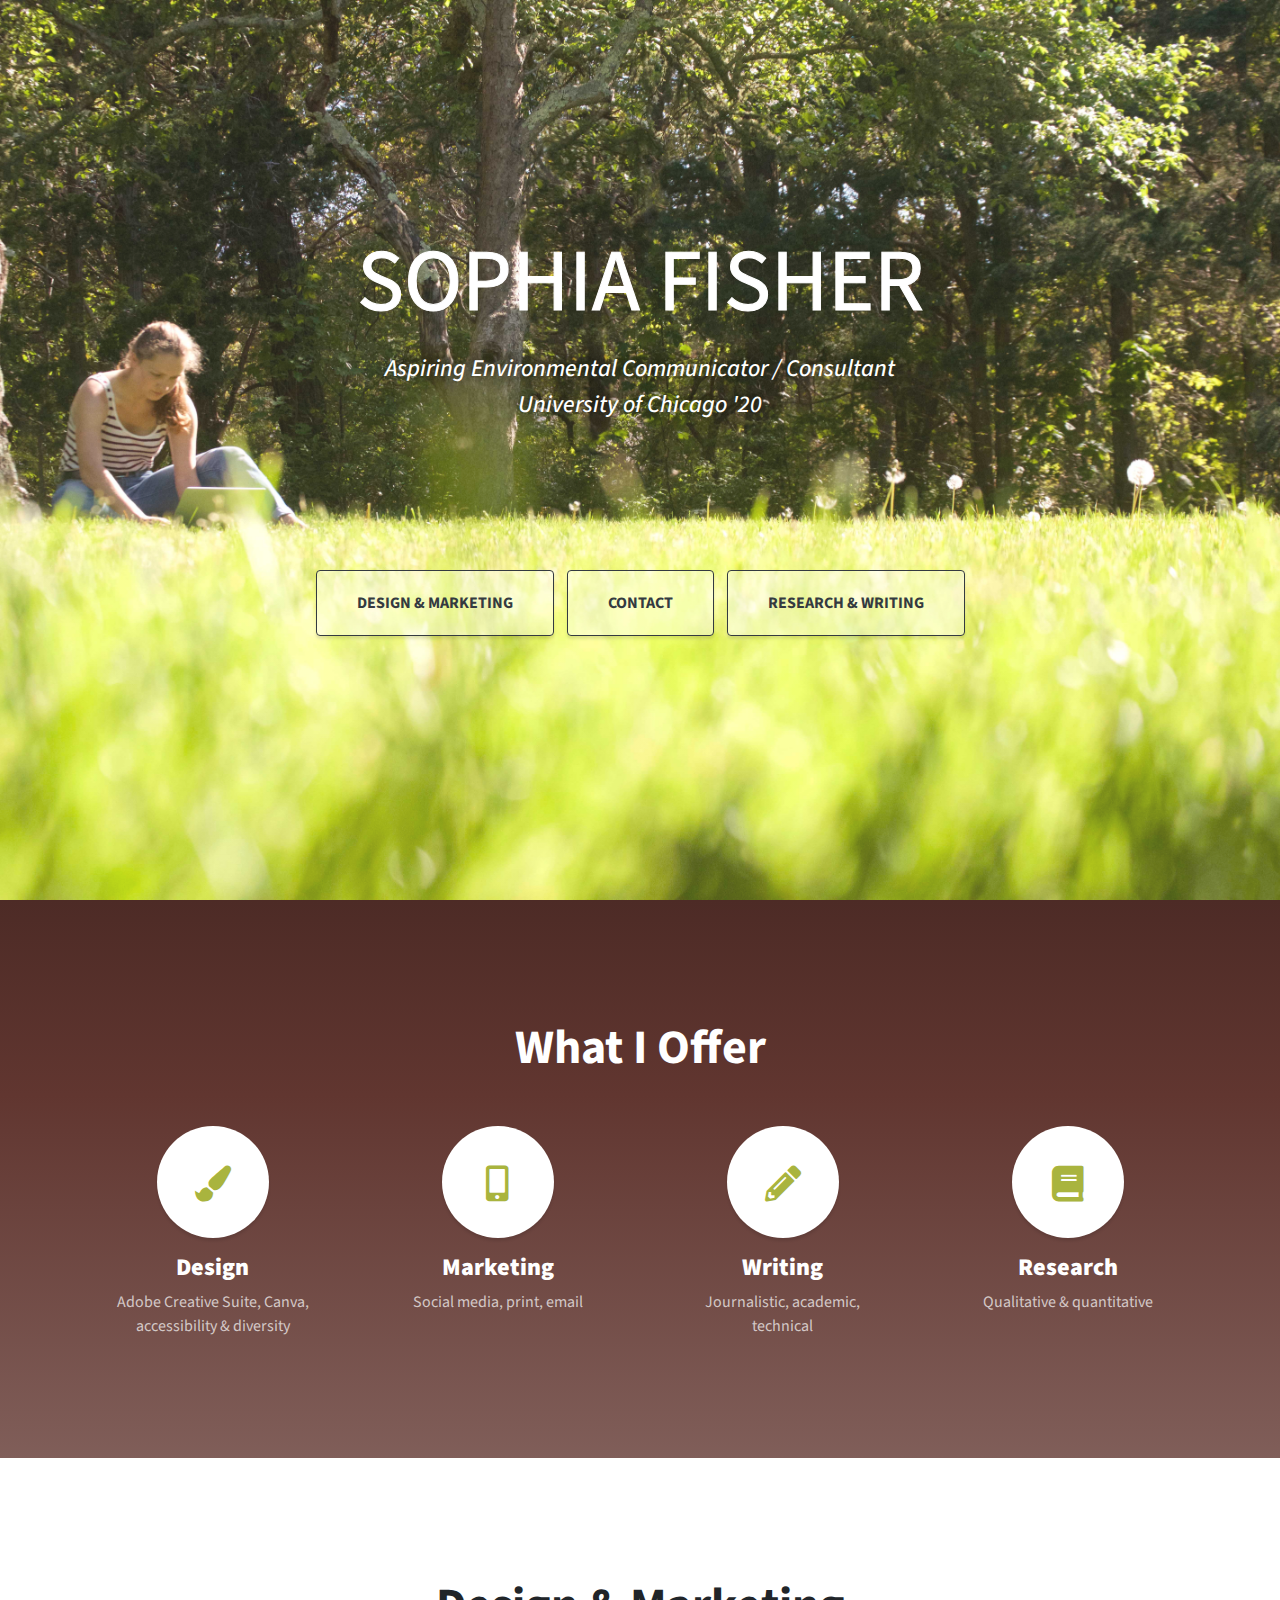
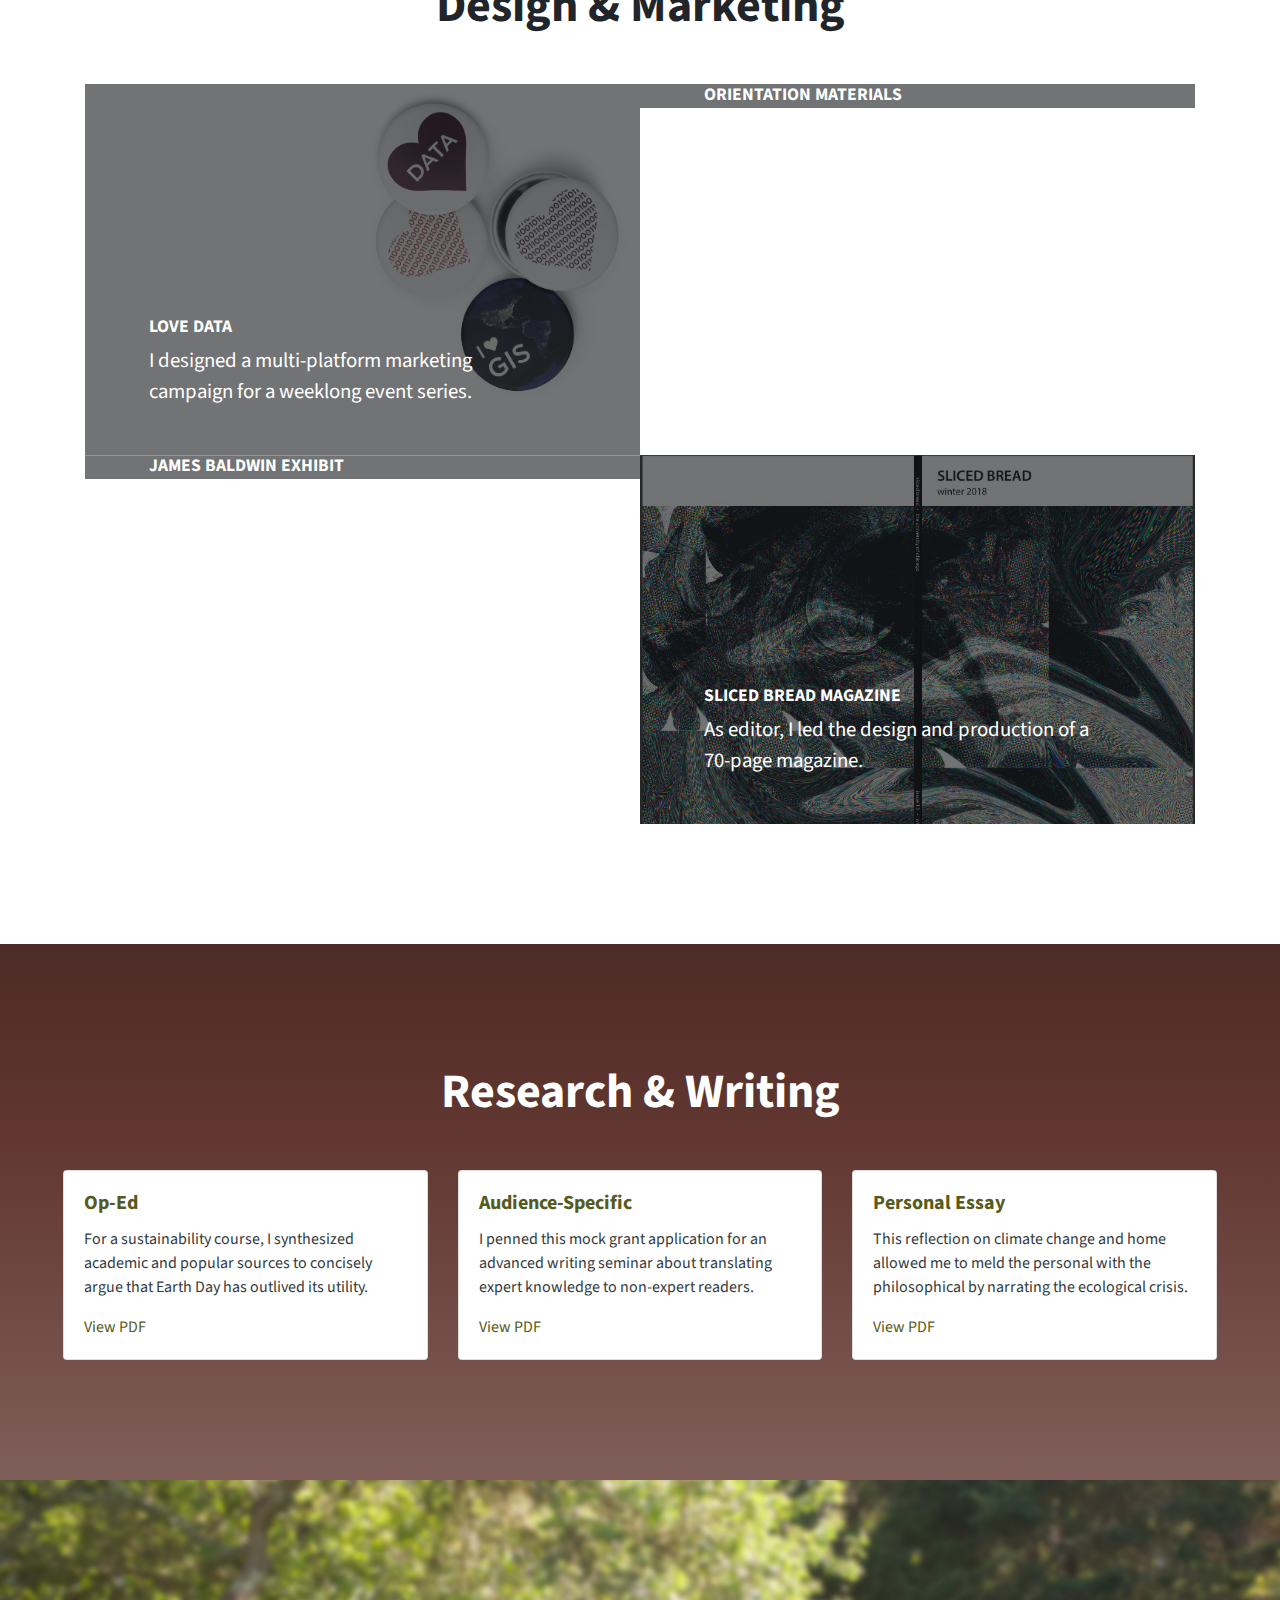
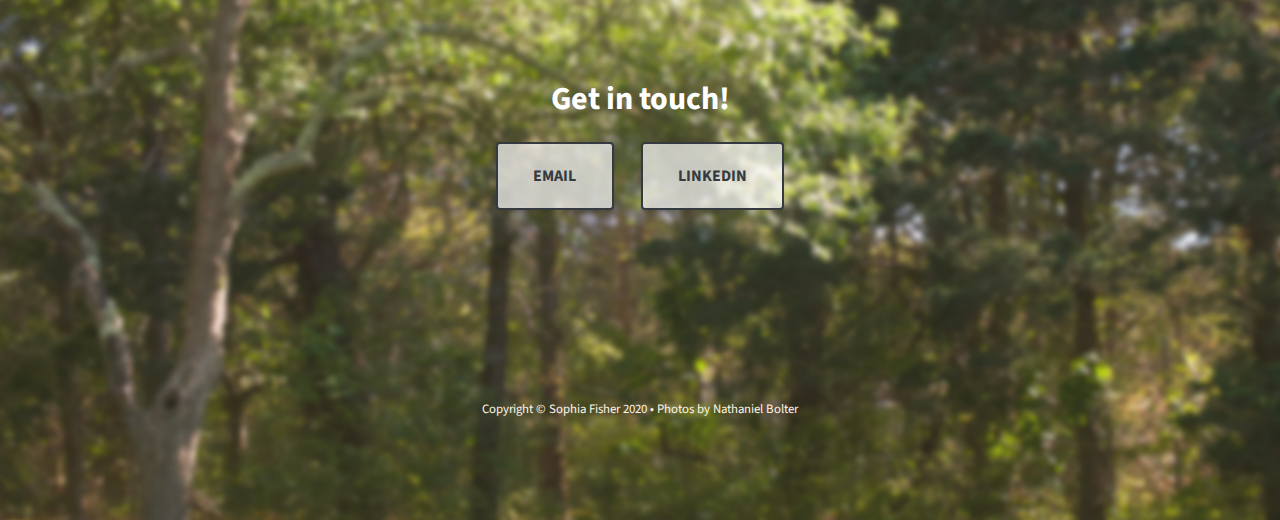
==== commit 5446971d: "Got rid of PSD" ====
--- a/index.html
+++ b/index.html
@@ -55,19 +55,18 @@
 
   <!-- Header -->
   <header class="masthead d-flex">
-    <div class="container text-center my-auto parent-masthead">
+    <div class="container text-center my-auto parent-masthead" title="Photograph of woman in a tank top and jeans sitting in a grassy field, working on a laptop">
       <h1 class="mb-3"> Sophia Fisher </h1>
       <h4>
-        <em> Aspiring Environmental Communicator </em>
-        <em> <br>University of Chicago '20 </em>
+        <em> Aspiring Environmental Communicator / Consultant <br>University of Chicago '20 </em>
       </h4>
       <!--<h5 class="headerdescription">
         <em class=headerdescription> <br> skilled writer • graphic designer • conservation-corps volunteer</em>
       </h5>-->
       <div>
-        <a href="#design-marketing" class="btn btn-xl btn-outline-dark mb-3" id="rightmargin"> Design & Marketing </a>
+        <a href="#designmarketing" class="btn btn-xl btn-outline-dark mb-3" id="rightmargin"> Design & Marketing </a>
         <a href="#contact" class="btn btn-xl btn-outline-dark mb-3" id="rightmargin"> Contact </a>
-        <a href="#research-writing" class="btn btn-xl btn-outline-dark mb-3"> Research & Writing </a>
+        <a href="#researchwriting" class="btn btn-xl btn-outline-dark mb-3"> Research & Writing </a>
       </div>
     </div>
   </header>
@@ -89,13 +88,13 @@
   <section class="content-section bg-primary text-white text-center" id="services">
     <div class="container">
       <div class="content-section-heading">
-        <h3 class="text-secondary mb-0">Skills</h3>
+        <!--<h3 class="text-secondary mb-0">Skills</h3>-->
         <h2 class="mb-5"> What I Offer </h2>
       </div>
       <div class="row">
         <div class="col-lg-3 col-md-6 mb-5 mb-lg-0">
           <span class="service-icon rounded-circle mx-auto mb-3">
-            <i class="fas fa-paint-brush"></i>
+            <i class="fas fa-paint-brush" title="A paintbrush icon"></i>
           </span>
           <h4>
             <strong> Design </strong>
@@ -104,7 +103,7 @@
         </div>
         <div class="col-lg-3 col-md-6 mb-5 mb-lg-0">
           <span class="service-icon rounded-circle mx-auto mb-3">
-            <i class="fas fa-mobile-alt"></i>
+            <i class="fas fa-mobile-alt" title="A cell phone icon"></i>
           </span>
           <h4>
             <strong> Marketing </strong>
@@ -113,7 +112,7 @@
         </div>
         <div class="col-lg-3 col-md-6 mb-5 mb-md-0">
           <span class="service-icon rounded-circle mx-auto mb-3">
-            <i class="fa fa-pencil-alt"></i>
+            <i class="fa fa-pencil-alt" title="A pencil icon"></i>
           </span>
           <h4>
             <strong> Writing </strong>
@@ -122,7 +121,7 @@
         </div>
         <div class="col-lg-3 col-md-6">
           <span class="service-icon rounded-circle mx-auto mb-3">
-            <i class="fas fa-book"></i>
+            <i class="fas fa-book" title="A book icon"></i>
           </span>
           <h4>
             <strong> Research </strong>
@@ -134,10 +133,10 @@
   </section>
 
   <!-- Design & Marketing -->
-  <section class="content-section" id="design-marketing">
+  <section class="content-section" id="designmarketing">
     <div class="container">
       <div class="content-section-heading text-center">
-        <h3 class="text-secondary mb-0"> Portfolio </h3>
+        <!--<h3 class="text-secondary mb-0"> Portfolio </h3>-->
         <h2 class="mb-5"> Design & Marketing </h2>
       </div>
       <div class="row no-gutters">
@@ -190,29 +189,29 @@
   </section>
 
   <!-- Research & Writing -->
-  <section class="content-section bg-primary text-white" id="research-writing">
+  <section class="content-section bg-primary text-white" id="researchwriting">
     <div class="container content-section-heading text-center">
-      <h3 class="text-secondary mb-0"> Portfolio </h3>
+      <!--<h3 class="text-secondary mb-0"> Portfolio </h3>-->
       <h2 class="mb-5"> Research & Writing </h2>
     </div>
     <div class="card-deck ml-5 mr-5">
       <div class="card">
         <div class="card-body">
-          <h5 class="card-title text-dark"> Op-Ed </h5>
+          <h5 class="card-title text-dark" id="researchwritingsub"> Op-Ed </h5>
           <p class="card-text text-dark"> For a sustainability course, I synthesized academic and popular sources to concisely argue that Earth Day has outlived its utility. </p>
           <a href="docs/Fisher_Op-Ed.pdf" class="card-link" target="_blank">View PDF</a>
         </div>
       </div>
       <div class="card">
         <div class="card-body">
-          <h5 class="card-title text-dark"> Audience-Specific </h5>
+          <h5 class="card-title text-dark" id="researchwritingsub"> Audience-Specific </h5>
           <p class="card-text text-dark"> I penned this mock grant application for an advanced writing seminar about translating expert knowledge to non-expert readers. </p>
           <a href="docs/Fisher_Audience-Specific.pdf" class="card-link" target="_blank">View PDF</a>
         </div>
       </div>
       <div class="card">
         <div class="card-body">
-          <h5 class="card-title text-dark"> Personal Essay </h5>
+          <h5 class="card-title text-dark" id="researchwritingsub"> Personal Essay </h5>
           <p class="card-text text-dark"> This reflection on climate change and home allowed me to meld the personal with the philosophical by narrating the ecological crisis. </p>
           <a href="docs/Fisher_Personal-Essay.pdf" class="card-link" target="_blank">View PDF</a>
         </div>
@@ -225,8 +224,8 @@
     <section class="content-section text-dark parent-footer">
       <div class="container text-center">
         <h2 class="mb-4">Get in touch!</h2>
-        <a href="mailto:sbfisher1003@gmail.com" class="btn btn-xl btn-primary mr-4 mb-5">Email</a>
-        <a href="https://www.linkedin.com/in/sophia-fisher-1003/" class="btn btn-xl btn-dark mb-5">LinkedIn</a>
+        <a href="mailto:sbfisher1003@gmail.com" class="btn btn-xl btn-outline-dark mr-4 mb-5">Email</a>
+        <a href="https://www.linkedin.com/in/sophia-fisher-1003/" class="btn btn-xl btn-outline-dark mb-5">LinkedIn</a>
       </div>
     </section>
     <div class="container">
--- a/css/style-override.css
+++ b/css/style-override.css
@@ -1,13 +1,12 @@
 
 /* Parent Page*/
 
-.masthead {
-  background: linear-gradient(90deg, rgba(255, 255, 255, 0.1) 0%, rgba(255, 255, 255, 0.1) 100%), url("../img/Header.jpg");
+.masthead { /* MQ */
+  background: linear-gradient(90deg, rgba(255, 255, 255, 0.1) 0%, rgba(255, 255, 255, 0.1) 100%), url("../img/Header_Mobile.jpg");
   background-position: center;
-  background-size: contain;
-}
-
-header h4,
+  background-size: cover;
+}
+
 .masthead h1 {
   font-weight: 400;
   -webkit-text-fill-color: white;
@@ -16,20 +15,47 @@
 }
 
 .parent-masthead { /* MQ */
-  height: 15rem
+  height: 32rem
 }
 
 .masthead { /* MQ */
-  padding-bottom: 25rem;
-}
-
-.masthead h1 {
-  text-transform: uppercase;
-}
-
-header h4 {
-  margin-bottom: 2em;
+  padding-bottom: 5rem;
+}
+
+.masthead h1 { /* MQ */
+  text-transform: uppercase;
+  margin-top: -1.5em;
+  line-height: 1em;
+}
+
+header h4 { /* MQ */
+  margin-top: 6em;
+  margin-bottom: 1.1em;
   line-height: 1.5em;
+  color: #343a40;
+  font-weight: 400;
+  text-shadow: 1px 1px 60px black !important;
+}
+
+.masthead .btn-outline-dark { /* White background for masthead buttons */
+  background-color: rgba(255, 255, 255, 0.4);
+  text-transform: uppercase;
+}
+
+.masthead .btn-outline-dark:hover { /* Hovering over masthead buttons */
+  color: white;
+  background-color: #343a40;
+}
+
+.footer .btn-outline-dark { /* White background and border thickness for footer buttons */
+  background-color: rgba(255, 255, 255, 0.7);
+  border-width: 2px;
+  border-color: #343a40;
+  text-transform: uppercase;
+  margin-left: auto;
+  margin-right: auto;
+  padding-left: 2.2em;
+  padding-right: 2.2em;
 }
 
 /* for the extra phrases that have been commented out of html
@@ -44,12 +70,32 @@
   margin: 0;
 } */
 
-.bg-primary {
-  background-color: #114c5f;
-}
-
-.service-icon {
-  color: #114c5f;
+.bg-primary { /* Color of sections */
+  background-color: #613630;
+  background: linear-gradient(180deg, rgba(77,43,38,1) 0%, rgba(97,54,48,1) 35%, rgba(128,94,89,1) 100%) !important;
+}
+
+.service-icon { /* Icon color */
+  color: #a9b43e;
+}
+
+#researchwritingsub { /* Research/Writing subhead color */
+  color: #555B20 !important; 
+}
+
+a { /* Vew PDF color */
+  color: #555B20;
+}
+
+#services p {
+  margin-left: 20px;
+  margin-right: 20px;
+}
+
+.portfolio-item:hover .caption { /* Color of hovering over portfolio items */
+  background-color: #613630;
+  -webkit-clip-path: inset(2rem);
+  clip-path: inset(2rem);
 }
 
 .portfolio-item .caption {
@@ -74,30 +120,59 @@
   margin-left: 4rem;
 }
 
-footer.footer {
-  background: linear-gradient(90deg, rgba(255, 255, 255, 0.1) 0%, rgba(255, 255, 255, 0.1) 100%), url("../img/footer.jpg");
+footer.footer { /* MQ */
+  background: linear-gradient(90deg, rgba(255, 255, 255, 0.1) 0%, rgba(255, 255, 255, 0.1) 100%), url("../img/Footer_Mobile.jpg");
   background-position: center;
-  background-size: contain;
+  background-size: cover;
+  height: 38em;
 }
 
 footer .content-section h2 { /* Footer headline */
   color: white;
 }
 
+footer .content-section .container .btn-outline-dark { /* Footer buttons */
+  margin: 0 0 48 0;
+}
+
+footer .btn-outline-dark:hover { /* Hovering over footer buttons */
+  color: white;
+  background-color: #343a40;
+}
+
 .parent-page footer .container p { /* MQ */
   margin-bottom: 0em;
+  margin-top: 5em;
+  margin-left: 40px;
+  margin-right: 40px;
   color: dimgray;
 }
 
-@media (min-width: 900px) {
+@media (min-width: 800px) {
+  .masthead { /* Horizontal photo */
+    background: linear-gradient(90deg, rgba(255, 255, 255, 0.1) 0%, rgba(255, 255, 255, 0.1) 100%), url("../img/Header.jpg");
+    background-position: center;
+    background-size: cover;
+  }
+  .masthead h1 {
+    margin-top: 0em;
+  }
+  header h4 {
+    margin-top: 1em;
+    margin-bottom: 2em;
+    color: white;
+    font-weight: 500;
+    text-shadow: -3px -3px 15px black !important;
+  }
+  .masthead .btn {
+    margin-top: 1.7em;
+    color: #343a40;
+  }
   #lovedata { /* So that love-data text doesn't overlap buttons in thumbnail image */
     margin-right: 2rem;
   }
   .parent-page .footer { /* Footer height */
     height: 40em;
-  }
-  .parent-page footer .container { /* Aligns copyright text with grass strip */
-    margin-bottom: 5.35em;
   }
   .masthead h1 { /* To keep header text above horizon line */
     margin-top: -0.4em;
@@ -114,6 +189,16 @@
   .masthead {
     padding-bottom: 10rem;
   } 
+  footer.footer {
+    background: linear-gradient(90deg, rgba(255, 255, 255, 0.1) 0%, rgba(255, 255, 255, 0.1) 100%), url("../img/footer.jpg");
+    background-position: center;
+    background-size: cover;
+    height: 100%;
+  }
+  .parent-page footer .container p {
+    margin-top: 1.7em;
+    color: oldlace;
+  }
 }
 
 /* Portfolio Pages, General */
@@ -179,7 +264,7 @@
   padding-bottom: 1em;
   padding-top: 1.5em; 
   padding-left: 1.6em;
-  background-color: turquoise;
+  background-color: #a9b43e;
 }
 
 @media (min-width: 900px) {
@@ -210,7 +295,7 @@
 /* Portfolio Pages, Footer */
 
 .color-bar-footer { /* Color bar */
-  background-color: turquoise;
+  background-color: #a9b43e;
   margin: auto;
   margin-top: 3em;
   padding-right: 0px;
